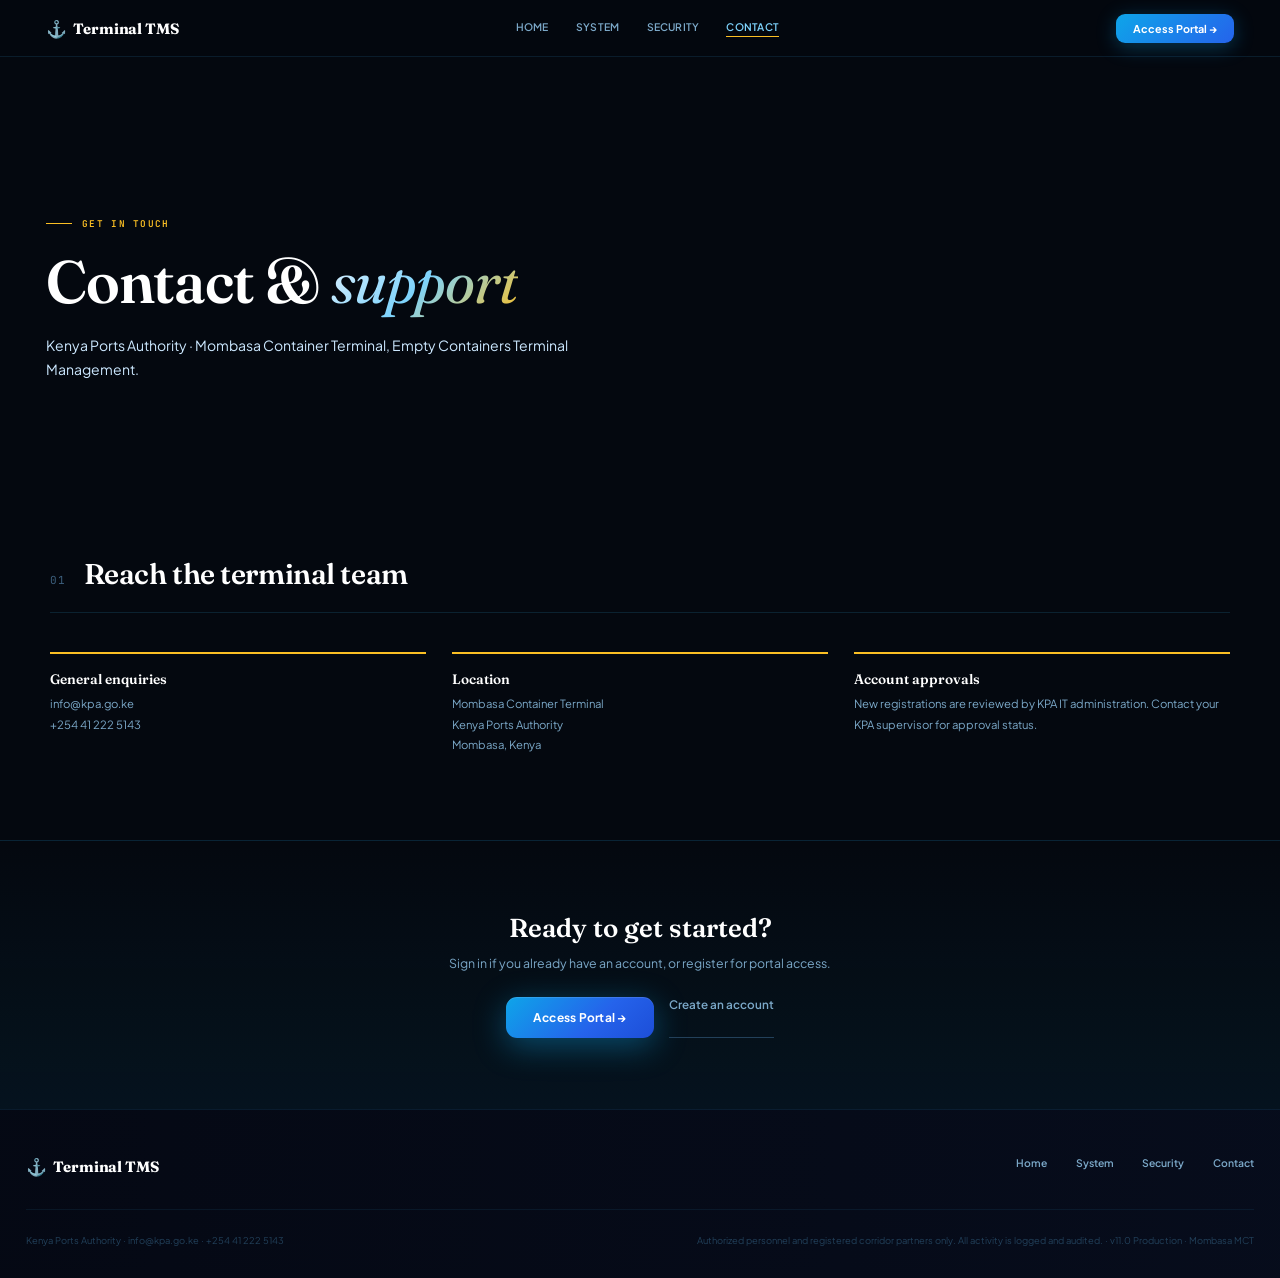
==== contact.html @ 93a81d55 "refined UX" ====
﻿<!DOCTYPE html>
<html lang="en">
<head>
    <meta charset="UTF-8">
    <meta name="viewport" content="width=device-width, initial-scale=1.0">
    <title>Contact · Terminal TMS · Mombasa MCT</title>
    <link rel="preconnect" href="https://fonts.googleapis.com">
    <link href="https://fonts.googleapis.com/css2?family=Plus+Jakarta+Sans:ital,wght@0,300;0,400;0,500;0,600;0,700;0,800;1,400&family=Fraunces:ital,opsz,wght@0,9..144,300;0,9..144,600;0,9..144,700;0,9..144,800;1,9..144,400&family=JetBrains+Mono:wght@400;500;600&display=swap" rel="stylesheet">
    <link rel="stylesheet" href="styles.css" />
</head>
<body>
    <div id="landingScreen">

        <nav class="site-nav">
            <div class="site-nav-inner">
                <div class="lp-brand"><span class="lp-brand-emblem">⚓</span> Terminal TMS</div>
                <div class="site-nav-links">
                    <a href="index.html">Home</a>
                    <a href="system.html">System</a>
                    <a href="security.html">Security</a>
                    <a href="contact.html" class="is-active">Contact</a>
                </div>
                <a class="lp-btn-portal" href="index.html?auth=signin" style="text-decoration:none;display:inline-block">Access Portal →</a>
            </div>
        </nav>

        <!-- HERO -->
        <header class="mag-hero" style="min-height:46vh">
            <div class="mag-hero-media" style="background-image:url('https://images.unsplash.com/photo-1759273560543-7f0e66af2a4d?auto=format&amp;fit=crop&amp;w=2400&amp;q=70')"></div>
            <div class="mag-hero-inner">
                <div class="mag-kicker">Get in touch</div>
                <h1 class="mag-hero-h1">Contact &amp; <em>support</em></h1>
                <p class="mag-hero-sub">Kenya Ports Authority · Mombasa Container Terminal, Empty Containers Terminal Management.</p>
            </div>
        </header>

        <!-- CONTACT DETAILS -->
        <section class="mag-section">
            <div class="mag-inner">
                <div class="mag-section-head"><span class="mag-section-num">01</span><h2>Reach the terminal team</h2></div>
                <div class="mag-contact-grid">
                    <div class="mag-contact-card">
                        <h4>General enquiries</h4>
                        <p><a href="mailto:info@kpa.go.ke">info@kpa.go.ke</a><br><a href="tel:+254412225143">+254 41 222 5143</a></p>
                    </div>
                    <div class="mag-contact-card">
                        <h4>Location</h4>
                        <p>Mombasa Container Terminal<br>Kenya Ports Authority<br>Mombasa, Kenya</p>
                    </div>
                    <div class="mag-contact-card">
                        <h4>Account approvals</h4>
                        <p>New registrations are reviewed by KPA IT administration. Contact your KPA supervisor for approval status.</p>
                    </div>
                </div>
            </div>
        </section>

        <!-- CTA -->
        <section class="mag-cta-band">
            <h2>Ready to get started?</h2>
            <p>Sign in if you already have an account, or register for portal access.</p>
            <div style="display:flex;gap:1.2rem;justify-content:center;flex-wrap:wrap">
                <a class="lp-btn-primary" href="index.html?auth=signin" style="text-decoration:none;display:inline-block">Access Portal →</a>
                <a class="lp-btn-ghost" href="index.html?auth=signup">Create an account</a>
            </div>
        </section>

        <footer class="site-footer">
            <div class="site-footer-inner">
                <div class="site-footer-top">
                    <div class="lp-brand"><span class="lp-brand-emblem">⚓</span> Terminal TMS</div>
                    <div class="site-footer-links">
                        <a href="index.html">Home</a>
                        <a href="system.html">System</a>
                        <a href="security.html">Security</a>
                        <a href="contact.html">Contact</a>
                    </div>
                </div>
                <div class="site-footer-bottom">
                    <div>Kenya Ports Authority · info@kpa.go.ke · +254 41 222 5143</div>
                    <div>Authorized personnel and registered corridor partners only. All activity is logged and audited. · v11.0 Production · Mombasa MCT</div>
                </div>
            </div>
        </footer>
    </div>
</body>
</html>
<!DOCTYPE html>

<html lang="en" xmlns="http://www.w3.org/1999/xhtml">
<head>
    <meta charset="utf-8" />
    <title></title>
</head>
<body>

</body>
</html>
---- styles.css ----
﻿:root {
    --navy: #04080f;
    --navy-2: #070d1a;
    --navy-3: #0b1424;
    --navy-4: #0f1c32;
    --navy-5: #13243e;
    --sky-200: #bae6fd;
    --sky-300: #7dd3fc;
    --sky-400: #38bdf8;
    --sky-500: #0ea5e9;
    --sky-600: #0284c7;
    --blue-500: #3b82f6;
    --blue-600: #2563eb;
    --blue-700: #1d4ed8;
    --blue-800: #1e40af;
    --glass: rgba(11,20,40,0.72);
    --glass-2: rgba(20,44,100,0.20);
    --glass-border: rgba(56,189,248,0.13);
    --glass-border-2: rgba(147,197,253,0.07);
    --glass-hi: rgba(56,189,248,0.06);
    --text: #cce8ff;
    --text-2: #7ba8c8;
    --text-3: #3d607e;
    --text-4: #22405a;
    --accent: #38bdf8;
    --accent-2: #7dd3fc;
    --accent-glow: rgba(56,189,248,0.28);
    --green: #34d399;
    --green-dim: rgba(52,211,153,0.12);
    --gold: #fbbf24;
    --gold-dim: rgba(251,191,36,0.12);
    --rose: #fb7185;
    --rose-dim: rgba(251,113,133,0.1);
    --violet: #a78bfa;
    --violet-dim: rgba(167,139,250,0.12);
    --orange: #fb923c;
    --orange-dim: rgba(251,146,60,0.12);
    --red: #ef4444;
    --r: 9px;
    --r2: 15px;
    --r3: 22px;
    --shadow-sm: 0 2px 12px rgba(2,10,28,0.5);
    --shadow: 0 8px 36px rgba(2,10,28,0.65);
    --shadow-lg: 0 20px 64px rgba(2,10,28,0.75);
    --t: all 0.18s cubic-bezier(0.4,0,0.2,1);
    --t-slow: all 0.35s cubic-bezier(0.4,0,0.2,1);
    --font-display: 'Fraunces',Georgia,serif;
    --font-body: 'Plus Jakarta Sans',system-ui,sans-serif;
    --font-mono: 'JetBrains Mono',monospace;
}

* {
    margin: 0;
    padding: 0;
    box-sizing: border-box
}

html {
    font-size: 13px;
    scroll-behavior: smooth
}

body {
    font-family: var(--font-body);
    background: var(--navy);
    color: var(--text);
    min-height: 100vh;
    overflow-x: hidden;
    background-image: radial-gradient(ellipse 100% 60% at 18% -8%,rgba(14,165,233,0.11) 0%,transparent 65%), radial-gradient(ellipse 70% 50% at 88% 108%,rgba(37,99,235,0.08) 0%,transparent 60%), radial-gradient(ellipse 50% 40% at 50% 50%,rgba(56,189,248,0.03) 0%,transparent 70%), url("data:image/svg+xml,%3Csvg width='60' height='60' xmlns='http://www.w3.org/2000/svg'%3E%3Cpattern id='g' width='60' height='60' patternUnits='userSpaceOnUse'%3E%3Ccircle cx='30' cy='30' r='0.35' fill='rgba(56,189,248,0.07)'/%3E%3C/pattern%3E%3Crect width='60' height='60' fill='url(%23g)'/%3E%3C/svg%3E");
}

.ts-wrapper {
    width: 100%
}

.ts-control {
    background: rgba(9,16,32,0.85) !important;
    border: 1px solid rgba(56,189,248,0.16) !important;
    border-radius: var(--r) !important;
    color: var(--text) !important;
    font-family: var(--font-body) !important;
    font-size: 0.85rem !important;
    padding: 0.56rem 0.88rem !important;
    min-height: unset !important;
    box-shadow: none !important;
    transition: var(--t) !important;
}

    .ts-control:focus-within {
        border-color: var(--accent) !important;
        box-shadow: 0 0 0 3px rgba(56,189,248,0.14) !important;
    }

    .ts-control input {
        color: var(--text) !important;
        font-family: var(--font-body) !important;
        font-size: 0.85rem !important;
    }

.ts-dropdown {
    background: rgba(8,16,36,0.98) !important;
    border: 1px solid rgba(56,189,248,0.22) !important;
    border-radius: var(--r) !important;
    color: var(--text) !important;
    font-family: var(--font-body) !important;
    font-size: 0.83rem !important;
    box-shadow: 0 20px 56px rgba(2,8,24,0.85) !important;
    backdrop-filter: blur(24px) !important;
    margin-top: 3px !important;
}

    .ts-dropdown .option {
        padding: 0.52rem 0.88rem !important;
        color: var(--text-2) !important;
        transition: var(--t) !important;
    }

        .ts-dropdown .option:hover, .ts-dropdown .option.active {
            background: rgba(56,189,248,0.09) !important;
            color: #fff !important;
        }

        .ts-dropdown .option.selected {
            background: rgba(56,189,248,0.14) !important;
            color: var(--accent) !important;
        }

    .ts-dropdown .no-results {
        padding: 0.75rem !important;
        color: var(--text-3) !important;
        font-style: italic;
    }

.ts-control .item {
    background: rgba(56,189,248,0.1) !important;
    color: var(--accent) !important;
    border-radius: 5px !important;
    padding: 2px 8px !important;
    font-size: 0.78rem !important;
    margin: 1px !important;
    border: 1px solid rgba(56,189,248,0.22) !important;
}

.ts-wrapper.single .ts-control {
    background: rgba(9,16,32,0.85) !important;
}

.ts-control::after, .ts-control .caret {
    display: none !important;
}

#loginScreen {
    position: fixed;
    inset: 0;
    z-index: 9999;
    display: flex;
    align-items: center;
    justify-content: center;
    background: var(--navy);
    background-image: radial-gradient(ellipse 110% 75% at 50% -5%,rgba(14,165,233,0.14) 0%,transparent 68%), radial-gradient(ellipse 60% 60% at 80% 90%,rgba(37,99,235,0.08) 0%,transparent 60%), url("data:image/svg+xml,%3Csvg width='60' height='60' xmlns='http://www.w3.org/2000/svg'%3E%3Cpattern id='g' width='60' height='60' patternUnits='userSpaceOnUse'%3E%3Ccircle cx='30' cy='30' r='0.35' fill='rgba(56,189,248,0.07)'/%3E%3C/pattern%3E%3Crect width='60' height='60' fill='url(%23g)'/%3E%3C/svg%3E");
}

    #loginScreen.hidden {
        display: none
    }

.login-card {
    background: linear-gradient(155deg,rgba(10,20,44,0.99),rgba(7,14,32,0.99));
    border: 1px solid rgba(56,189,248,0.22);
    border-radius: 28px;
    padding: 3rem 3.5rem;
    width: 460px;
    max-width: 95vw;
    box-shadow: 0 48px 120px rgba(2,6,20,0.94),0 0 0 1px rgba(56,189,248,0.05),inset 0 1px 0 rgba(255,255,255,0.04);
    animation: loginIn 0.5s cubic-bezier(0.34,1.22,0.64,1);
}

@keyframes loginIn {
    from {
        opacity: 0;
        transform: translateY(32px) scale(0.95)
    }

    to {
        opacity: 1;
        transform: none
    }
}

.login-logo {
    text-align: center;
    margin-bottom: 2.5rem
}

.login-emblem {
    width: 88px;
    height: 88px;
    margin: 0 auto 1.25rem;
    background: linear-gradient(135deg,rgba(14,165,233,0.16),rgba(37,99,235,0.1));
    border: 1.5px solid rgba(56,189,248,0.32);
    border-radius: 50%;
    display: flex;
    align-items: center;
    justify-content: center;
    font-size: 2.5rem;
    box-shadow: 0 0 44px rgba(56,189,248,0.2),inset 0 1px 0 rgba(56,189,248,0.12);
}

.login-logo h1 {
    font-family: var(--font-display);
    font-size: 1.85rem;
    font-weight: 700;
    background: linear-gradient(135deg,#e8f4ff 0%,var(--sky-300) 50%,var(--blue-500) 100%);
    -webkit-background-clip: text;
    -webkit-text-fill-color: transparent;
    letter-spacing: -0.015em;
    line-height: 1.2;
}

.login-logo p {
    font-size: 0.75rem;
    color: var(--text-3);
    margin-top: 0.4rem;
    letter-spacing: 0.5px
}

.sys-badge {
    display: inline-flex;
    align-items: center;
    gap: 6px;
    background: rgba(56,189,248,0.06);
    border: 1px solid rgba(56,189,248,0.16);
    border-radius: 20px;
    padding: 4px 14px;
    font-size: 0.67rem;
    color: var(--accent-2);
    margin-top: 0.9rem;
}

    .sys-badge .dot {
        width: 6px;
        height: 6px;
        border-radius: 50%;
        background: var(--green);
        animation: pulse 2s infinite
    }

.login-field {
    margin-bottom: 1.15rem
}

    .login-field label {
        font-size: 0.68rem;
        color: var(--text-3);
        display: block;
        margin-bottom: 0.45rem;
        text-transform: uppercase;
        letter-spacing: 1px;
        font-weight: 700
    }

    .login-field input {
        width: 100%;
        padding: 0.88rem 1.1rem;
        background: rgba(9,16,34,0.9);
        border: 1px solid rgba(56,189,248,0.15);
        border-radius: 10px;
        color: var(--text);
        font-family: var(--font-body);
        font-size: 0.9rem;
        transition: var(--t);
    }

        .login-field input:focus {
            outline: none;
            border-color: var(--accent);
            box-shadow: 0 0 0 3px rgba(56,189,248,0.15);
        }

        .login-field input::placeholder {
            color: var(--text-4)
        }

.btn-login {
    width: 100%;
    padding: 0.92rem;
    margin-top: 0.6rem;
    background: linear-gradient(135deg,var(--sky-500) 0%,var(--blue-600) 60%,var(--blue-700) 100%);
    border: none;
    border-radius: 10px;
    color: #fff;
    font-family: var(--font-body);
    font-size: 0.9rem;
    font-weight: 700;
    cursor: pointer;
    transition: var(--t);
    box-shadow: 0 6px 28px rgba(14,165,233,0.36),inset 0 1px 0 rgba(255,255,255,0.12);
    letter-spacing: 0.03em;
}

    .btn-login:hover {
        transform: translateY(-1px);
        box-shadow: 0 10px 36px rgba(14,165,233,0.5),inset 0 1px 0 rgba(255,255,255,0.15)
    }

#loginError {
    display: none;
    margin-top: 1rem;
    padding: 0.75rem 1rem;
    background: rgba(225,29,72,0.1);
    border: 1px solid rgba(251,113,133,0.25);
    border-radius: 9px;
    color: var(--rose);
    font-size: 0.8rem;
    text-align: center;
}

.login-footer {
    text-align: center;
    margin-top: 2rem;
    font-size: 0.66rem;
    color: var(--text-4);
    line-height: 2.1
}

/* ═══ AUTH SCREEN (sign in / sign up) — reuses login-card, adds a couple of extras ═══ */
#authScreen {
    position: fixed;
    inset: 0;
    z-index: 9999;
    display: flex;
    align-items: center;
    justify-content: center;
    padding: 2.5rem 1rem;
    overflow-y: auto;
    background: var(--navy);
    background-image: radial-gradient(ellipse 110% 75% at 50% -5%,rgba(14,165,233,0.14) 0%,transparent 68%), radial-gradient(ellipse 60% 60% at 80% 90%,rgba(37,99,235,0.08) 0%,transparent 60%), url("data:image/svg+xml,%3Csvg width='60' height='60' xmlns='http://www.w3.org/2000/svg'%3E%3Cpattern id='g' width='60' height='60' patternUnits='userSpaceOnUse'%3E%3Ccircle cx='30' cy='30' r='0.35' fill='rgba(56,189,248,0.07)'/%3E%3C/pattern%3E%3Crect width='60' height='60' fill='url(%23g)'/%3E%3C/svg%3E");
}

    #authScreen.hidden {
        display: none
    }

.auth-back {
    display: block;
    font-size: 0.75rem;
    color: var(--text-3);
    text-decoration: none;
    margin-bottom: 1.25rem;
    transition: var(--t)
}

    .auth-back:hover {
        color: var(--accent-2)
    }

.auth-switch {
    text-align: center;
    font-size: 0.78rem;
    color: var(--text-3);
    margin-top: 1.1rem
}

    .auth-switch a {
        color: var(--accent-2);
        text-decoration: none;
        font-weight: 700
    }

        .auth-switch a:hover {
            text-decoration: underline
        }

.auth-note {
    font-size: 0.72rem;
    color: var(--text-3);
    text-align: center;
    margin-top: 1.1rem;
    line-height: 1.6;
    padding: 0.75rem 1rem;
    background: rgba(56,189,248,0.05);
    border: 1px solid rgba(56,189,248,0.14);
    border-radius: 9px
}

.login-field label .opt {
    text-transform: none;
    font-weight: 400;
    color: var(--text-4);
    letter-spacing: 0
}

.login-field select {
    width: 100%;
    padding: 0.88rem 1.1rem;
    background: rgba(9,16,34,0.9);
    border: 1px solid rgba(56,189,248,0.15);
    border-radius: 10px;
    color: var(--text);
    font-family: var(--font-body);
    font-size: 0.9rem;
    transition: var(--t);
    cursor: pointer;
}

    .login-field select:focus {
        outline: none;
        border-color: var(--accent);
        box-shadow: 0 0 0 3px rgba(56,189,248,0.15)
    }

    .login-field select option, .login-field select optgroup {
        background: #0b1424;
        color: var(--text)
    }

#signUpPanel {
    width: 480px
}

#signupMsg {
    display: none;
    margin-top: 1rem;
    padding: 0.75rem 1rem;
    border-radius: 9px;
    font-size: 0.8rem;
    text-align: center
}

    #signupMsg.error {
        display: block;
        background: rgba(225,29,72,0.1);
        border: 1px solid rgba(251,113,133,0.25);
        color: var(--rose)
    }

    #signupMsg.success {
        display: block;
        background: rgba(52,211,153,0.1);
        border: 1px solid rgba(52,211,153,0.28);
        color: var(--green)
    }

/* ═══ LANDING PAGE ═══ */
#landingScreen {
    background: var(--navy)
}

.lp-nav {
    position: sticky;
    top: 0;
    z-index: 500;
    backdrop-filter: blur(18px);
    background: rgba(4,8,15,0.82);
    border-bottom: 1px solid rgba(56,189,248,0.12)
}

.lp-nav-inner {
    max-width: 1180px;
    margin: 0 auto;
    padding: 1.1rem 2rem;
    display: flex;
    align-items: center;
    justify-content: space-between;
    gap: 2rem
}

.lp-brand {
    font-family: var(--font-display);
    font-size: 1.15rem;
    font-weight: 700;
    color: #fff;
    display: flex;
    align-items: center;
    gap: 0.5rem;
    letter-spacing: -0.01em
}

.lp-brand-emblem {
    font-size: 1.3rem
}

.lp-nav-links {
    display: flex;
    gap: 1.8rem
}

    .lp-nav-links a {
        color: var(--text-2);
        text-decoration: none;
        font-size: 0.83rem;
        font-weight: 600;
        transition: var(--t)
    }

        .lp-nav-links a:hover {
            color: var(--accent-2)
        }

.lp-btn-portal {
    background: linear-gradient(135deg,var(--sky-500),var(--blue-600));
    border: none;
    border-radius: 9px;
    color: #fff;
    padding: 0.62rem 1.3rem;
    font-family: var(--font-body);
    font-size: 0.83rem;
    font-weight: 700;
    cursor: pointer;
    transition: var(--t);
    box-shadow: 0 4px 20px rgba(14,165,233,0.32);
}

    .lp-btn-portal:hover {
        transform: translateY(-1px);
        box-shadow: 0 8px 28px rgba(14,165,233,0.45)
    }

@media(max-width:860px) {
    .lp-nav-links {
        display: none
    }
}

.lp-hero {
    padding: 6.5rem 2rem 5rem;
    text-align: center;
    position: relative;
    overflow: hidden
}

    .lp-hero::before {
        content: '';
        position: absolute;
        inset: 0;
        background: radial-gradient(ellipse 90% 70% at 50% 0%,rgba(14,165,233,0.16) 0%,transparent 65%);
        pointer-events: none;
    }

.lp-hero-inner {
    max-width: 840px;
    margin: 0 auto;
    position: relative
}

.lp-eyebrow {
    display: inline-flex;
    align-items: center;
    gap: 8px;
    background: rgba(52,211,153,0.08);
    border: 1px solid rgba(52,211,153,0.25);
    border-radius: 20px;
    padding: 6px 16px;
    font-size: 0.72rem;
    color: var(--green);
    font-weight: 700;
    letter-spacing: 0.03em;
    margin-bottom: 1.75rem
}

    .lp-eyebrow .dot {
        width: 6px;
        height: 6px;
        border-radius: 50%;
        background: var(--green);
        animation: pulse 2s infinite
    }

.lp-h1 {
    font-family: var(--font-display);
    font-size: 3.4rem;
    font-weight: 700;
    line-height: 1.08;
    letter-spacing: -0.02em;
    color: #fff;
    margin-bottom: 1.5rem
}

.lp-h1-accent {
    background: linear-gradient(135deg,#e8f4ff 0%,var(--sky-300) 45%,var(--gold) 100%);
    -webkit-background-clip: text;
    -webkit-text-fill-color: transparent
}

.lp-hero-sub {
    font-size: 1.05rem;
    color: var(--text-2);
    line-height: 1.7;
    max-width: 620px;
    margin: 0 auto 2.5rem
}

.lp-hero-cta {
    display: flex;
    align-items: center;
    justify-content: center;
    gap: 1.5rem;
    flex-wrap: wrap;
    margin-bottom: 3.5rem
}

.lp-btn-primary {
    background: linear-gradient(135deg,var(--sky-500) 0%,var(--blue-600) 60%,var(--blue-700) 100%);
    border: none;
    border-radius: 11px;
    color: #fff;
    padding: 1rem 2.1rem;
    font-family: var(--font-body);
    font-size: 0.92rem;
    font-weight: 700;
    cursor: pointer;
    transition: var(--t);
    letter-spacing: 0.02em;
    box-shadow: 0 8px 32px rgba(14,165,233,0.4),inset 0 1px 0 rgba(255,255,255,0.12);
}

    .lp-btn-primary:hover {
        transform: translateY(-2px);
        box-shadow: 0 12px 40px rgba(14,165,233,0.52)
    }

.lp-btn-ghost {
    color: var(--text-2);
    text-decoration: none;
    font-size: 0.9rem;
    font-weight: 600;
    border-bottom: 1px solid var(--text-4);
    padding-bottom: 2px;
    transition: var(--t)
}

    .lp-btn-ghost:hover {
        color: var(--accent-2);
        border-color: var(--accent-2)
    }

.lp-stat-strip {
    display: flex;
    justify-content: center;
    gap: 3rem;
    flex-wrap: wrap;
    padding-top: 2.5rem;
    border-top: 1px solid rgba(56,189,248,0.1)
}

.lp-stat {
    display: flex;
    flex-direction: column;
    gap: 0.3rem
}

    .lp-stat strong {
        font-family: var(--font-display);
        font-size: 1.5rem;
        color: var(--sky-300);
        font-weight: 700
    }

    .lp-stat span {
        font-size: 0.72rem;
        color: var(--text-3);
        text-transform: uppercase;
        letter-spacing: 0.06em
    }

.lp-section {
    padding: 5.5rem 2rem
}

.lp-section-alt {
    background: rgba(9,16,34,0.5);
    border-top: 1px solid rgba(56,189,248,0.08);
    border-bottom: 1px solid rgba(56,189,248,0.08)
}

.lp-section-inner {
    max-width: 1080px;
    margin: 0 auto
}

.lp-eyebrow-sm {
    font-size: 0.75rem;
    color: var(--accent-2);
    font-weight: 700;
    letter-spacing: 0.08em;
    text-transform: uppercase;
    margin-bottom: 0.9rem
}

.lp-h2 {
    font-family: var(--font-display);
    font-size: 2.1rem;
    font-weight: 700;
    color: #fff;
    letter-spacing: -0.015em;
    margin-bottom: 1.1rem;
    line-height: 1.2
}

.lp-body {
    font-size: 0.98rem;
    color: var(--text-2);
    line-height: 1.75;
    max-width: 680px;
    margin-bottom: 2.5rem
}

.lp-feature-grid {
    display: grid;
    grid-template-columns: repeat(3,1fr);
    gap: 1rem
}

.lp-feature {
    display: flex;
    align-items: center;
    gap: 0.7rem;
    background: var(--glass);
    border: 1px solid var(--glass-border);
    border-radius: var(--r2);
    padding: 1rem 1.2rem;
    font-size: 0.87rem;
    color: var(--text)
}

.lp-feature-ic {
    font-size: 1.2rem
}

@media(max-width:760px) {
    .lp-feature-grid {
        grid-template-columns: 1fr
    }
}

.lp-flow-grid {
    display: grid;
    grid-template-columns: repeat(5,1fr);
    gap: 1rem
}

.lp-flow-step {
    background: var(--glass);
    border: 1px solid var(--glass-border);
    border-radius: var(--r2);
    padding: 1.5rem 1.3rem
}

.lp-flow-num {
    font-family: var(--font-mono);
    font-size: 0.78rem;
    color: var(--gold);
    font-weight: 700;
    margin-bottom: 0.8rem
}

.lp-flow-step h3 {
    font-family: var(--font-display);
    font-size: 1.02rem;
    color: #fff;
    margin-bottom: 0.6rem;
    font-weight: 700
}

.lp-flow-step p {
    font-size: 0.8rem;
    color: var(--text-2);
    line-height: 1.6
}

@media(max-width:960px) {
    .lp-flow-grid {
        grid-template-columns: repeat(2,1fr)
    }
}

@media(max-width:560px) {
    .lp-flow-grid {
        grid-template-columns: 1fr
    }
}

.lp-card-grid {
    display: grid;
    grid-template-columns: repeat(3,1fr);
    gap: 1.2rem
}

.lp-card {
    background: var(--glass);
    border: 1px solid var(--glass-border);
    border-radius: var(--r2);
    padding: 1.75rem 1.5rem;
    transition: var(--t)
}

    .lp-card:hover {
        border-color: rgba(56,189,248,0.28);
        transform: translateY(-2px)
    }

.lp-card-ic {
    font-size: 1.6rem;
    display: block;
    margin-bottom: 1rem
}

.lp-card h3 {
    font-family: var(--font-display);
    font-size: 1.05rem;
    color: #fff;
    margin-bottom: 0.6rem;
    font-weight: 700
}

.lp-card p {
    font-size: 0.84rem;
    color: var(--text-2);
    line-height: 1.65
}

@media(max-width:960px) {
    .lp-card-grid {
        grid-template-columns: repeat(2,1fr)
    }
}

@media(max-width:640px) {
    .lp-card-grid {
        grid-template-columns: 1fr
    }
}

.lp-roles-grid {
    display: grid;
    grid-template-columns: repeat(3,1fr);
    gap: 0.9rem
}

.lp-role {
    background: var(--glass-2);
    border: 1px solid var(--glass-border-2);
    border-radius: var(--r);
    padding: 1.1rem 1.3rem;
    display: flex;
    flex-direction: column;
    gap: 0.35rem
}

    .lp-role strong {
        font-size: 0.87rem;
        color: var(--sky-300);
        font-weight: 700
    }

    .lp-role span {
        font-size: 0.78rem;
        color: var(--text-2);
        line-height: 1.5
    }

.lp-roles-note {
    font-size: 0.78rem;
    color: var(--text-3);
    margin-top: 1.5rem;
    font-style: italic
}

@media(max-width:860px) {
    .lp-roles-grid {
        grid-template-columns: repeat(2,1fr)
    }
}

@media(max-width:560px) {
    .lp-roles-grid {
        grid-template-columns: 1fr
    }
}

.lp-cta {
    padding: 5rem 2rem;
    text-align: center;
    background: linear-gradient(180deg,transparent,rgba(14,165,233,0.06))
}

.lp-cta-inner {
    max-width: 480px;
    margin: 0 auto
}

.lp-cta h2 {
    font-family: var(--font-display);
    font-size: 1.9rem;
    color: #fff;
    font-weight: 700;
    margin-bottom: 0.7rem
}

.lp-cta p {
    font-size: 0.92rem;
    color: var(--text-2);
    margin-bottom: 1.75rem
}

.lp-footer {
    padding: 3rem 2rem;
    border-top: 1px solid rgba(56,189,248,0.1)
}

.lp-footer-inner {
    max-width: 1080px;
    margin: 0 auto;
    display: flex;
    justify-content: space-between;
    align-items: center;
    flex-wrap: wrap;
    gap: 1.5rem
}

.lp-footer-text {
    text-align: right;
    font-size: 0.72rem;
    color: var(--text-4);
    line-height: 1.9
}

@media(max-width:640px) {
    .lp-footer-inner {
        flex-direction: column;
        text-align: center
    }

    .lp-footer-text {
        text-align: center
    }
}

.shell {
    display: grid;
    grid-template-columns: 264px 1fr;
    min-height: 100vh
}

@media(max-width:1024px) {
    .shell {
        grid-template-columns: 1fr
    }

    .sidebar {
        display: none !important
    }

    .mob-bar {
        display: flex !important
    }
}

.sidebar {
    background: linear-gradient(168deg,rgba(5,9,20,0.99) 0%,rgba(7,14,28,0.99) 100%);
    border-right: 1px solid var(--glass-border);
    height: 100vh;
    position: sticky;
    top: 0;
    overflow-y: auto;
    display: flex;
    flex-direction: column;
    box-shadow: 4px 0 48px rgba(2,6,20,0.7);
    scrollbar-width: thin;
    scrollbar-color: rgba(56,189,248,0.07) transparent;
}

.sb-logo {
    padding: 1.55rem 1.6rem 1.25rem;
    border-bottom: 1px solid var(--glass-border-2)
}

.sb-logo-kpa {
    margin-bottom: 0.6rem
}

.sb-brand {
    font-family: var(--font-display);
    font-size: 1.22rem;
    font-weight: 700;
    background: linear-gradient(135deg,var(--sky-200) 0%,var(--sky-400) 55%,var(--blue-600) 100%);
    -webkit-background-clip: text;
    -webkit-text-fill-color: transparent;
    letter-spacing: -0.015em;
    line-height: 1.2;
}

.sb-sub {
    font-size: 0.63rem;
    color: var(--text-4);
    margin-top: 3px;
    letter-spacing: 0.4px
}

.sb-pill {
    display: inline-flex;
    align-items: center;
    gap: 5px;
    background: rgba(56,189,248,0.06);
    border: 1px solid rgba(56,189,248,0.14);
    border-radius: 20px;
    padding: 3px 10px;
    font-size: 0.6rem;
    color: var(--accent-2);
    margin-top: 7px;
}

    .sb-pill .dot {
        width: 5px;
        height: 5px;
        border-radius: 50%;
        background: var(--green);
        animation: pulse 2s infinite
    }

.sb-section {
    padding: 1rem 1rem 0.3rem 1.45rem;
    font-size: 0.56rem;
    color: var(--text-4);
    letter-spacing: 1.8px;
    text-transform: uppercase;
    font-weight: 800;
}

.nav-item {
    display: flex;
    align-items: center;
    gap: 0.7rem;
    padding: 0.6rem 1.45rem;
    color: var(--text-3);
    font-size: 0.8rem;
    font-weight: 400;
    cursor: pointer;
    border-left: 2px solid transparent;
    transition: var(--t);
    position: relative;
}

    .nav-item:hover {
        color: var(--accent-2);
        background: rgba(56,189,248,0.035)
    }

    .nav-item.active {
        color: #e8f6ff;
        background: linear-gradient(90deg,rgba(56,189,248,0.09),rgba(56,189,248,0.02),transparent);
        border-left-color: var(--accent);
        font-weight: 600;
    }

        .nav-item.active::before {
            content: '';
            position: absolute;
            left: 0;
            top: 20%;
            bottom: 20%;
            width: 2px;
            background: var(--accent);
            box-shadow: 0 0 8px var(--accent-glow);
        }

    .nav-item .ni {
        font-size: 0.88rem;
        width: 18px;
        text-align: center;
        opacity: 0.8
    }

.nav-badge {
    margin-left: auto;
    background: rgba(56,189,248,0.1);
    color: var(--accent);
    border-radius: 10px;
    padding: 1px 7px;
    font-size: 0.58rem;
    font-weight: 700;
}

.sb-user {
    margin-top: auto;
    padding: 1rem 1.45rem;
    border-top: 1px solid var(--glass-border-2);
}

.sb-user-info {
    display: flex;
    align-items: center;
    gap: 0.65rem;
    margin-bottom: 0.75rem
}

.sb-avatar {
    width: 34px;
    height: 34px;
    border-radius: 50%;
    background: linear-gradient(135deg,var(--sky-500),var(--blue-700));
    display: flex;
    align-items: center;
    justify-content: center;
    font-size: 0.85rem;
    font-weight: 700;
    color: #fff;
    flex-shrink: 0;
    box-shadow: 0 2px 10px rgba(14,165,233,0.3);
}

.sb-user-name {
    font-size: 0.78rem;
    font-weight: 600;
    color: var(--text)
}

.sb-user-role {
    font-size: 0.6rem;
    color: var(--text-4);
    margin-top: 1px
}

.btn-logout {
    width: 100%;
    padding: 0.48rem;
    background: rgba(251,113,133,0.06);
    border: 1px solid rgba(251,113,133,0.16);
    border-radius: 8px;
    color: var(--rose);
    font-size: 0.72rem;
    cursor: pointer;
    transition: var(--t);
    font-family: var(--font-body);
    margin-top: 0.5rem;
}

    .btn-logout:hover {
        background: rgba(251,113,133,0.12);
        border-color: rgba(251,113,133,0.28)
    }

.sb-footer {
    padding: 0.65rem 1.45rem;
    font-size: 0.59rem;
    color: var(--text-4);
    line-height: 2;
    border-top: 1px solid var(--glass-border-2);
}

.main {
    padding: 1.75rem 2rem;
    overflow-y: auto;
    height: 100vh;
    scrollbar-width: thin;
    scrollbar-color: rgba(56,189,248,0.06) transparent
}

.tab-pane {
    display: none
}

    .tab-pane.active {
        display: block;
        animation: fadeUp 0.24s ease
    }

@keyframes fadeUp {
    from {
        opacity: 0;
        transform: translateY(8px)
    }

    to {
        opacity: 1;
        transform: none
    }
}

/* ═══════════════════════════════════════════
   DASHBOARD v2 — REFINED & WORLD-CLASS
═══════════════════════════════════════════ */
.dash-header-v2 {
    display: flex;
    flex-direction: column;
    gap: 1.1rem
}

.dv2-topbar {
    display: flex;
    align-items: flex-start;
    justify-content: space-between;
    flex-wrap: wrap;
    gap: 1rem;
    padding-bottom: 1.1rem;
    border-bottom: 1px solid var(--glass-border-2);
}

.dv2-title-block {
}

.dv2-title {
    font-family: var(--font-display);
    font-size: 1.75rem;
    font-weight: 700;
    background: linear-gradient(135deg,#e8f4ff 0%,var(--sky-300) 55%,#7dd3fc 100%);
    -webkit-background-clip: text;
    -webkit-text-fill-color: transparent;
    letter-spacing: -0.025em;
    line-height: 1.18;
}

.dv2-meta {
    display: flex;
    align-items: center;
    gap: 6px;
    margin-top: 5px;
    font-size: 0.72rem;
    color: var(--text-3)
}

.pulse-dot-sm {
    width: 6px;
    height: 6px;
    border-radius: 50%;
    background: var(--green);
    display: inline-block;
    flex-shrink: 0;
    animation: pulse 2s infinite;
    box-shadow: 0 0 6px rgba(52,211,153,0.6);
}

.dv2-clock-inline {
    font-family: var(--font-mono);
    font-size: 0.72rem;
    color: var(--text-2)
}

.dv2-actions {
    display: flex;
    align-items: center;
    gap: 0.55rem;
    flex-wrap: wrap;
    padding-top: 4px
}

.dv2-date-chip {
    padding: 0.38rem 0.85rem;
    background: rgba(12,26,58,0.65);
    border: 1px solid var(--glass-border);
    border-radius: 8px;
    font-size: 0.7rem;
    color: var(--text-2);
    font-weight: 500;
    letter-spacing: 0.2px;
}

.dv2-btn {
    padding: 0.42rem 0.95rem;
    border-radius: 8px;
    font-family: var(--font-body);
    font-size: 0.75rem;
    font-weight: 600;
    cursor: pointer;
    transition: var(--t);
    background: rgba(14,30,62,0.6);
    border: 1px solid rgba(56,189,248,0.2);
    color: var(--text-2);
}

    .dv2-btn:hover {
        border-color: rgba(56,189,248,0.38);
        color: var(--accent-2);
        background: rgba(56,189,248,0.06)
    }

.dv2-btn-primary {
    background: linear-gradient(135deg,var(--sky-500),var(--blue-700));
    border-color: transparent;
    color: #fff;
    box-shadow: 0 4px 16px rgba(14,165,233,0.28),inset 0 1px 0 rgba(255,255,255,0.1);
}

    .dv2-btn-primary:hover {
        box-shadow: 0 6px 22px rgba(14,165,233,0.42);
        color: #fff;
        border-color: transparent;
        background: linear-gradient(135deg,var(--sky-500),var(--blue-700))
    }

.dv2-alert {
    display: flex;
    align-items: flex-start;
    gap: 10px;
    padding: 0.85rem 1.2rem;
    border-radius: 11px;
    background: linear-gradient(90deg,rgba(251,191,36,0.07),rgba(251,146,60,0.05),transparent);
    border: 1px solid rgba(251,191,36,0.18);
    font-size: 0.77rem;
    color: #fbbf24;
    line-height: 1.6;
}

.dv2-alert-icon {
    font-size: 1rem;
    flex-shrink: 0;
    margin-top: 1px
}

.dv2-alert .code {
    background: rgba(251,191,36,0.12);
    border-radius: 4px;
    padding: 0 5px;
    font-size: 0.73rem;
    color: #fde68a
}

.dv2-val-strip {
    display: grid;
    grid-template-columns: repeat(4,1fr);
    gap: 0.75rem;
}

@media(max-width:1100px) {
    .dv2-val-strip {
        grid-template-columns: repeat(2,1fr)
    }
}

.dv2-val-item {
    display: flex;
    align-items: center;
    gap: 0.75rem;
    padding: 0.9rem 1.1rem;
    background: linear-gradient(135deg,rgba(11,20,42,0.75),rgba(9,16,36,0.8));
    border: 1px solid var(--glass-border-2);
    border-radius: 13px;
    transition: var(--t);
}

    .dv2-val-item:hover {
        border-color: var(--glass-border);
        transform: translateY(-1px)
    }

.dv2-val-icon {
    width: 34px;
    height: 34px;
    border-radius: 9px;
    flex-shrink: 0;
    display: flex;
    align-items: center;
    justify-content: center;
    font-size: 0.95rem;
    font-weight: 700;
}

.dv2-val-ok {
    background: var(--green-dim);
    color: var(--green);
    border: 1px solid rgba(52,211,153,0.2)
}

.dv2-val-warn {
    background: var(--gold-dim);
    color: var(--gold);
    border: 1px solid rgba(251,191,36,0.22)
}

.dv2-val-err {
    background: var(--rose-dim);
    color: var(--rose);
    border: 1px solid rgba(251,113,133,0.22)
}

.dv2-val-info {
    background: var(--violet-dim);
    color: var(--violet);
    border: 1px solid rgba(167,139,250,0.22)
}

.dv2-val-title {
    font-size: 0.8rem;
    font-weight: 700;
    color: var(--text);
    line-height: 1.2
}

.dv2-val-sub {
    font-size: 0.66rem;
    color: var(--text-3);
    margin-top: 2px
}

.dv2-kpi-row {
    display: grid;
    grid-template-columns: repeat(4,1fr);
    gap: 0.9rem;
}

@media(max-width:1200px) {
    .dv2-kpi-row {
        grid-template-columns: repeat(2,1fr)
    }
}

@media(max-width:600px) {
    .dv2-kpi-row {
        grid-template-columns: 1fr
    }
}

.dv2-kpi {
    position: relative;
    overflow: hidden;
    background: linear-gradient(148deg,rgba(11,22,48,0.88),rgba(8,16,36,0.92));
    border: 1px solid var(--glass-border);
    border-radius: var(--r2);
    padding: 1.35rem 1.5rem;
    transition: var(--t-slow);
    cursor: default;
}

    .dv2-kpi::after {
        content: '';
        position: absolute;
        inset: 0;
        opacity: 0;
        background: radial-gradient(circle at 25% 40%,rgba(56,189,248,0.06),transparent 70%);
        transition: opacity 0.4s;
    }

    .dv2-kpi:hover::after {
        opacity: 1
    }

    .dv2-kpi:hover {
        transform: translateY(-2px);
        border-color: rgba(56,189,248,0.24);
        box-shadow: var(--shadow)
    }

.dv2-kpi-stripe {
    position: absolute;
    left: 0;
    top: 16%;
    bottom: 16%;
    width: 3px;
    border-radius: 0 2px 2px 0;
}

.dv2-kpi-label {
    font-size: 0.62rem;
    color: var(--text-3);
    text-transform: uppercase;
    letter-spacing: 1.1px;
    font-weight: 700;
    margin-bottom: 0.55rem;
}

.dv2-kpi-val {
    font-family: var(--font-display);
    font-size: 2.6rem;
    font-weight: 700;
    color: #fff;
    line-height: 1;
    letter-spacing: -0.02em;
}

.dv2-kpi-sub {
    font-size: 0.68rem;
    color: var(--text-2);
    margin-top: 0.5rem;
    line-height: 1.4
}

.dv2-kpi-success .dv2-kpi-val {
    color: var(--green)
}

.dv2-kpi-success .dv2-kpi-stripe {
    background: var(--green)
}

.dv2-kpi-warn .dv2-kpi-val {
    color: var(--gold)
}

.dv2-kpi-warn .dv2-kpi-stripe {
    background: var(--gold)
}

.dv2-kpi-danger .dv2-kpi-val {
    color: var(--rose)
}

.dv2-kpi-danger .dv2-kpi-stripe {
    background: var(--rose)
}

.dv2-sec-row {
    display: grid;
    grid-template-columns: repeat(6,1fr);
    gap: 0.7rem;
}

@media(max-width:1200px) {
    .dv2-sec-row {
        grid-template-columns: repeat(3,1fr)
    }
}

@media(max-width:680px) {
    .dv2-sec-row {
        grid-template-columns: repeat(2,1fr)
    }
}

.dv2-sec {
    background: rgba(10,19,40,0.55);
    border: 1px solid var(--glass-border-2);
    border-radius: 12px;
    padding: 0.9rem;
    text-align: center;
    transition: var(--t);
}

    .dv2-sec:hover {
        border-color: var(--glass-border);
        background: rgba(10,19,40,0.75)
    }

.dv2-sec-icon {
    font-size: 1.15rem;
    margin-bottom: 0.3rem
}

.dv2-sec-val {
    font-family: var(--font-display);
    font-size: 1.55rem;
    font-weight: 700;
    color: #fff;
    line-height: 1.1;
}

.dv2-sec-lbl {
    font-size: 0.58rem;
    color: var(--text-3);
    text-transform: uppercase;
    letter-spacing: 0.9px;
    margin-top: 3px;
    font-weight: 700
}

.dv2-sec-sub {
    font-size: 0.62rem;
    color: var(--text-4);
    margin-top: 2px
}

.dv2-sec-warn .dv2-sec-val {
    color: var(--gold)
}

.dv2-gate-row {
    display: grid;
    grid-template-columns: repeat(3,1fr);
    gap: 0.8rem;
}

@media(max-width:900px) {
    .dv2-gate-row {
        grid-template-columns: 1fr
    }
}

.dv2-gate {
    display: flex;
    align-items: center;
    justify-content: space-between;
    gap: 1rem;
    background: linear-gradient(135deg,rgba(11,20,44,0.7),rgba(20,44,100,0.16));
    border: 1px solid var(--glass-border);
    border-radius: 13px;
    padding: 1rem 1.25rem;
    transition: var(--t);
}

    .dv2-gate:hover {
        transform: translateY(-1px);
        border-color: rgba(56,189,248,0.22)
    }

.dv2-gate-label {
    font-size: 0.65rem;
    color: var(--text-3);
    font-weight: 600;
    letter-spacing: 0.3px;
    margin-bottom: 4px;
    text-transform: uppercase
}

.dv2-gate-val {
    font-family: var(--font-display);
    font-size: 1.75rem;
    font-weight: 700;
    color: #fff;
    line-height: 1;
}

.dv2-gate-right {
    display: flex;
    flex-direction: column;
    align-items: flex-end;
    gap: 5px;
    min-width: 80px
}

.dv2-gate-pct {
    font-size: 0.7rem;
    color: var(--text-2);
    font-weight: 700;
    font-family: var(--font-mono)
}

.dv2-gate-track {
    width: 80px;
    height: 4px;
    background: rgba(56,189,248,0.08);
    border-radius: 99px;
    overflow: hidden
}

.dv2-gate-fill {
    height: 100%;
    border-radius: 99px;
    transition: width 0.9s cubic-bezier(0.4,0,0.2,1)
}

.dv2-gate-free {
    font-size: 0.6rem;
    color: var(--text-4)
}

.dv2-panel {
    background: var(--glass);
    backdrop-filter: blur(22px);
    border: 1px solid var(--glass-border);
    border-radius: var(--r2);
    padding: 1.3rem 1.5rem;
    position: relative;
    overflow: hidden;
}

    .dv2-panel::before {
        content: '';
        position: absolute;
        top: 0;
        left: 0;
        right: 0;
        height: 1px;
        background: linear-gradient(90deg,transparent,rgba(56,189,248,0.25),transparent);
    }

.dv2-panel-title {
    font-size: 0.7rem;
    color: var(--text-3);
    text-transform: uppercase;
    letter-spacing: 1.2px;
    font-weight: 800;
    margin-bottom: 1rem;
}

.dv2-table-wrap {
    overflow-x: auto
}

.dv2-line-table {
    width: 100%;
    border-collapse: collapse;
    font-size: 0.78rem
}

    .dv2-line-table th {
        padding: 0.55rem 0.75rem;
        font-size: 0.58rem;
        text-transform: uppercase;
        letter-spacing: 1px;
        color: var(--text-4);
        font-weight: 800;
        border-bottom: 1px solid rgba(56,189,248,0.1);
        text-align: left;
        background: rgba(6,12,28,0.5);
        white-space: nowrap;
    }

    .dv2-line-table td {
        padding: 0.58rem 0.75rem;
        border-bottom: 1px solid rgba(56,189,248,0.04);
        color: var(--text-2);
        vertical-align: middle;
    }

    .dv2-line-table tr:hover td {
        background: rgba(56,189,248,0.025)
    }

    .dv2-line-table td:first-child {
        display: flex;
        align-items: center
    }

.dv2-pill {
    display: inline-flex;
    align-items: center;
    justify-content: center;
    min-width: 24px;
    padding: 1px 7px;
    border-radius: 5px;
    font-size: 0.67rem;
    font-weight: 700;
}

.dv2-pill-danger {
    background: var(--rose-dim);
    color: var(--rose);
    border: 1px solid rgba(251,113,133,0.22)
}

.dv2-pill-warn {
    background: var(--gold-dim);
    color: var(--gold);
    border: 1px solid rgba(251,191,36,0.22)
}

.dash-grid-bottom {
    display: grid;
    grid-template-columns: 1fr 1fr 1fr;
    gap: 1rem
}

@media(max-width:1100px) {
    .dash-grid-bottom {
        grid-template-columns: 1fr 1fr
    }
}

@media(max-width:680px) {
    .dash-grid-bottom {
        grid-template-columns: 1fr
    }
}

.dash-clock-row {
    display: flex;
    align-items: center;
    gap: 1.5rem;
    margin-bottom: 1.4rem;
    padding: 0.75rem 1.25rem;
    background: rgba(6,14,32,0.6);
    border: 1px solid rgba(56,189,248,0.08);
    border-radius: 10px;
    font-size: 0.7rem;
    color: var(--text-3);
}

    .dash-clock-row .dc-time {
        font-family: var(--font-mono);
        font-size: 1rem;
        color: var(--accent);
        font-weight: 600;
        letter-spacing: 0.05em;
    }

    .dash-clock-row .dc-sep {
        color: rgba(56,189,248,0.2);
    }

    .dash-clock-row .dc-item {
        display: flex;
        flex-direction: column;
        gap: 2px;
    }

    .dash-clock-row .dc-label {
        font-size: 0.58rem;
        text-transform: uppercase;
        letter-spacing: 0.9px;
        color: var(--text-3);
    }

    .dash-clock-row .dc-val {
        font-size: 0.78rem;
        color: var(--text-2);
        font-weight: 600;
    }

/* ════════════════════
   PAGE HEADER
════════════════════ */
.page-hdr {
    display: flex;
    align-items: center;
    justify-content: space-between;
    margin-bottom: 1.8rem;
    flex-wrap: wrap;
    gap: 1rem;
}

    .page-hdr h2 {
        font-family: var(--font-display);
        font-size: 1.5rem;
        font-weight: 700;
        background: linear-gradient(135deg,#e8f4ff 0%,var(--sky-300) 100%);
        -webkit-background-clip: text;
        -webkit-text-fill-color: transparent;
        line-height: 1.2;
    }

    .page-hdr .sub {
        font-size: 0.75rem;
        color: var(--text-3);
        margin-top: 3px
    }

/* ════════════════════
   CARDS
════════════════════ */
.card {
    background: var(--glass);
    backdrop-filter: blur(24px) saturate(160%);
    border: 1px solid var(--glass-border);
    border-radius: var(--r2);
    padding: 1.35rem;
    box-shadow: var(--shadow);
    transition: var(--t);
    position: relative;
    overflow: hidden;
}

    .card::before {
        content: '';
        position: absolute;
        top: 0;
        left: 0;
        right: 0;
        height: 1px;
        background: linear-gradient(90deg,transparent,rgba(56,189,248,0.25),transparent);
    }

    .card:hover {
        transform: translateY(-1px);
        box-shadow: var(--shadow),0 0 32px rgba(56,189,248,0.06)
    }

    .card.mt-3 {
        margin-top: 1rem
    }

    .card.mb-3 {
        margin-bottom: 1rem
    }

.card-title {
    font-size: 0.78rem;
    font-weight: 800;
    color: var(--sky-300);
    margin-bottom: 1rem;
    display: flex;
    align-items: center;
    gap: 0.45rem;
    text-transform: uppercase;
    letter-spacing: 0.6px;
}

.stat-grid {
    display: grid;
    grid-template-columns: repeat(auto-fit,minmax(145px,1fr));
    gap: 1rem;
    margin-bottom: 1.6rem
}

.sec-card {
    background: rgba(10,19,40,0.55);
    border: 1px solid var(--glass-border-2);
    border-radius: 12px;
    padding: 1rem;
    text-align: center;
    transition: var(--t);
}

    .sec-card:hover {
        border-color: var(--glass-border);
        background: rgba(10,19,40,0.75)
    }

    .sec-card .sc-icon {
        font-size: 1.2rem;
        margin-bottom: 0.35rem
    }

    .sec-card .sc-val {
        font-family: var(--font-display);
        font-size: 1.55rem;
        font-weight: 700;
        color: #fff
    }

    .sec-card .sc-lbl {
        font-size: 0.58rem;
        color: var(--text-3);
        text-transform: uppercase;
        letter-spacing: 0.8px;
        margin-top: 2px;
        font-weight: 700
    }

    .sec-card .sc-sub {
        font-size: 0.62rem;
        color: var(--text-4);
        margin-top: 3px
    }

/* ════════════════════
   REPORTS
════════════════════ */
.reports-filter-bar {
    display: flex;
    align-items: center;
    gap: 0.6rem;
    flex-wrap: wrap;
    margin-bottom: 1.5rem;
    padding: 0.9rem 1.15rem;
    background: rgba(10,18,40,0.5);
    border: 1px solid var(--glass-border);
    border-radius: 13px;
}

    .reports-filter-bar label {
        font-size: 0.66rem;
        color: var(--text-3);
        font-weight: 700;
        text-transform: uppercase;
        letter-spacing: 0.8px;
        white-space: nowrap
    }

    .reports-filter-bar input, .reports-filter-bar select {
        max-width: 160px !important;
        font-size: 0.79rem !important;
        padding: 0.46rem 0.75rem !important;
        height: 34px;
    }

.report-tabs {
    display: flex;
    gap: 0.45rem;
    flex-wrap: wrap;
    margin-bottom: 1.5rem
}

.rtab {
    padding: 0.46rem 1.05rem;
    border-radius: 8px;
    font-size: 0.75rem;
    font-weight: 600;
    cursor: pointer;
    transition: var(--t);
    border: 1px solid rgba(56,189,248,0.1);
    color: var(--text-2);
    background: rgba(10,18,40,0.45);
}

    .rtab:hover {
        background: rgba(56,189,248,0.07);
        color: var(--accent-2)
    }

    .rtab.active {
        background: rgba(56,189,248,0.13);
        border-color: rgba(56,189,248,0.28);
        color: var(--accent);
        font-weight: 700
    }

.report-section {
    display: none
}

    .report-section.active {
        display: block;
        animation: fadeUp 0.22s ease
    }

.res-grid {
    display: grid;
    grid-template-columns: repeat(auto-fit,minmax(370px,1fr));
    gap: 1.2rem
}

.report-kpi-row {
    display: grid;
    grid-template-columns: repeat(auto-fit,minmax(155px,1fr));
    gap: 0.85rem;
    margin-bottom: 1.5rem
}

.report-kpi {
    background: rgba(10,18,40,0.55);
    border: 1px solid var(--glass-border);
    border-radius: 12px;
    padding: 1rem 1.15rem;
    text-align: center;
}

    .report-kpi .rk-val {
        font-family: var(--font-display);
        font-size: 1.85rem;
        font-weight: 700;
        color: #fff;
        line-height: 1
    }

    .report-kpi .rk-lbl {
        font-size: 0.6rem;
        color: var(--text-3);
        text-transform: uppercase;
        letter-spacing: 0.8px;
        margin-top: 5px;
        font-weight: 700
    }

    .report-kpi .rk-sub {
        font-size: 0.66rem;
        color: var(--text-2);
        margin-top: 3px
    }

.report-table-wrap {
    overflow-x: auto
}

.report-table {
    width: 100%;
    border-collapse: collapse;
    font-size: 0.79rem
}

    .report-table th {
        padding: 0.58rem 0.8rem;
        font-size: 0.6rem;
        text-transform: uppercase;
        letter-spacing: 1px;
        color: var(--text-3);
        font-weight: 800;
        border-bottom: 1px solid rgba(56,189,248,0.1);
        text-align: left;
        white-space: nowrap;
        background: rgba(6,12,28,0.45);
    }

    .report-table td {
        padding: 0.54rem 0.8rem;
        border-bottom: 1px solid rgba(56,189,248,0.04);
        color: var(--text-2);
    }

    .report-table tr:hover td {
        background: rgba(56,189,248,0.03)
    }

    .report-table td:first-child {
        font-weight: 600;
        color: var(--text)
    }

.chart-wrap {
    height: 200px;
    position: relative;
    margin-bottom: 0.5rem
}

/* ════════════════════
   QUAYSIDE WORKFLOW
════════════════════ */
.prestake-workflow {
    display: grid;
    grid-template-columns: repeat(auto-fit,minmax(180px,1fr));
    gap: 0.75rem;
    margin-bottom: 1.5rem
}

.prestake-step {
    background: rgba(10,18,40,0.55);
    border: 1px solid rgba(56,189,248,0.08);
    border-radius: 13px;
    padding: 1rem 1.1rem;
    text-align: center;
    transition: var(--t);
    position: relative;
}

    .prestake-step.ps-active {
        border-color: rgba(56,189,248,0.32);
        background: rgba(56,189,248,0.06)
    }

    .prestake-step.ps-done {
        border-color: rgba(52,211,153,0.28);
        background: rgba(52,211,153,0.05)
    }

    .prestake-step .ps-icon {
        font-size: 1.6rem;
        margin-bottom: 0.5rem
    }

    .prestake-step .ps-num {
        position: absolute;
        top: 8px;
        right: 10px;
        font-size: 0.56rem;
        font-weight: 700;
        color: var(--text-3);
        background: rgba(56,189,248,0.07);
        border-radius: 10px;
        padding: 2px 7px;
    }

    .prestake-step .ps-label {
        font-size: 0.7rem;
        font-weight: 700;
        color: var(--text);
        text-transform: uppercase;
        letter-spacing: 0.5px;
        margin-bottom: 3px
    }

    .prestake-step .ps-sub {
        font-size: 0.63rem;
        color: var(--text-3)
    }

    .prestake-step .ps-count {
        font-family: var(--font-display);
        font-size: 1.35rem;
        font-weight: 700;
        color: var(--accent);
        margin-top: 4px
    }

.prestake-arrow {
    display: flex;
    align-items: center;
    justify-content: center;
    color: var(--text-4);
    font-size: 1rem;
    padding-top: 1rem
}

/* ════════════════════
   FORMS
════════════════════ */
label {
    font-size: 0.7rem;
    color: var(--text-2);
    display: block;
    margin-bottom: 0.3rem;
    font-weight: 700;
    letter-spacing: 0.1px
}

input, select, textarea {
    width: 100%;
    padding: 0.62rem 0.88rem;
    background: rgba(9,16,32,0.85);
    border: 1px solid rgba(56,189,248,0.15);
    border-radius: var(--r);
    color: var(--text);
    font-family: var(--font-body);
    font-size: 0.84rem;
    transition: var(--t);
}

    input::placeholder {
        color: var(--text-4)
    }

    input:focus, select:focus, textarea:focus {
        outline: none;
        border-color: var(--accent);
        box-shadow: 0 0 0 3px rgba(56,189,248,0.13)
    }

    select option {
        background: #0b1424;
        color: var(--text)
    }

.form-row {
    display: grid;
    grid-template-columns: repeat(auto-fit,minmax(185px,1fr));
    gap: 0.9rem
}

.form-group {
    margin-bottom: 0
}

/* ════════════════════
   BUTTONS
════════════════════ */
.btn {
    display: inline-flex;
    align-items: center;
    gap: 0.4rem;
    padding: 0.6rem 1.15rem;
    border-radius: var(--r);
    font-family: var(--font-body);
    font-size: 0.82rem;
    font-weight: 600;
    cursor: pointer;
    border: 1px solid transparent;
    transition: var(--t);
    letter-spacing: 0.01em;
}

.btn-primary {
    background: linear-gradient(135deg,var(--sky-500) 0%,var(--blue-600) 60%,var(--blue-700) 100%);
    color: #fff;
    box-shadow: 0 4px 18px rgba(14,165,233,0.28),inset 0 1px 0 rgba(255,255,255,0.1);
}

    .btn-primary:hover {
        box-shadow: 0 6px 24px rgba(14,165,233,0.42);
        transform: translateY(-1px)
    }

.btn-secondary {
    background: rgba(12,28,64,0.6);
    border-color: rgba(56,189,248,0.2);
    color: var(--text-2);
}

    .btn-secondary:hover {
        border-color: rgba(56,189,248,0.38);
        color: var(--accent-2)
    }

.btn-success {
    background: linear-gradient(135deg,#059669,#34d399);
    color: #fff;
    box-shadow: 0 4px 16px rgba(52,211,153,0.28),inset 0 1px 0 rgba(255,255,255,0.1);
}

    .btn-success:hover {
        box-shadow: 0 6px 22px rgba(52,211,153,0.4);
        transform: translateY(-1px)
    }

.btn-danger {
    background: linear-gradient(135deg,#dc2626,#ef4444);
    color: #fff;
    box-shadow: 0 4px 14px rgba(239,68,68,0.28);
}

    .btn-danger:hover {
        box-shadow: 0 6px 22px rgba(239,68,68,0.4);
        transform: translateY(-1px)
    }

.btn-gold {
    background: linear-gradient(135deg,#d97706,#fbbf24);
    color: #fff;
    box-shadow: 0 4px 14px rgba(251,191,36,0.28);
}

    .btn-gold:hover {
        box-shadow: 0 6px 20px rgba(251,191,36,0.42);
        transform: translateY(-1px)
    }

.btn-sm {
    padding: 0.4rem 0.88rem;
    font-size: 0.75rem
}

.btn-xs {
    padding: 0.26rem 0.62rem;
    font-size: 0.68rem
}

.btn-group {
    display: flex;
    gap: 0.5rem;
    flex-wrap: wrap
}

.btn-clear-system {
    width: 26px;
    height: 26px;
    border-radius: 50%;
    background: var(--red);
    border: 2px solid rgba(239,68,68,0.38);
    cursor: pointer;
    transition: var(--t);
    flex-shrink: 0;
    box-shadow: 0 2px 8px rgba(239,68,68,0.36);
}

    .btn-clear-system:hover {
        background: #dc2626;
        box-shadow: 0 4px 16px rgba(239,68,68,0.58);
        transform: scale(1.12)
    }

/* ════════════════════
   TABLES
════════════════════ */
table {
    width: 100%;
    border-collapse: collapse;
    font-size: 0.79rem
}

th {
    padding: 0.62rem 0.88rem;
    font-size: 0.59rem;
    text-transform: uppercase;
    letter-spacing: 1.1px;
    color: var(--text-3);
    font-weight: 800;
    border-bottom: 1px solid rgba(56,189,248,0.1);
    text-align: left;
    white-space: nowrap;
    background: rgba(6,12,28,0.45);
}

td {
    padding: 0.58rem 0.88rem;
    border-bottom: 1px solid rgba(56,189,248,0.04);
    color: var(--text-2);
    vertical-align: middle
}

tr:hover td {
    background: rgba(56,189,248,0.025)
}

.table-wrap {
    overflow-x: auto;
    border-radius: var(--r);
    border: 1px solid rgba(56,189,248,0.08);
}

.tbl-id {
    font-family: var(--font-mono);
    font-size: 0.73rem;
    color: var(--sky-400);
    cursor: pointer;
    font-weight: 600
}

    .tbl-id:hover {
        color: #fff;
        text-decoration: underline
    }

/* ════════════════════
   BADGES
════════════════════ */
.badge {
    display: inline-flex;
    align-items: center;
    gap: 4px;
    padding: 2px 8px;
    border-radius: 6px;
    font-size: 0.6rem;
    font-weight: 700;
    white-space: nowrap;
    letter-spacing: 0.3px;
}

.b-preadvised {
    background: var(--gold-dim);
    color: var(--gold);
    border: 1px solid rgba(251,191,36,0.22)
}

.b-gated {
    background: var(--green-dim);
    color: var(--green);
    border: 1px solid rgba(52,211,153,0.22)
}

.b-wagon {
    background: var(--violet-dim);
    color: var(--violet);
    border: 1px solid rgba(167,139,250,0.22)
}

.b-sgr {
    background: var(--violet-dim);
    color: var(--violet);
    border: 1px solid rgba(167,139,250,0.28)
}

.b-vessel-yard {
    background: rgba(56,189,248,0.1);
    color: var(--accent);
    border: 1px solid rgba(56,189,248,0.22)
}

.b-quayside {
    background: var(--orange-dim);
    color: var(--orange);
    border: 1px solid rgba(251,146,60,0.28)
}

.b-loaded {
    background: rgba(14,165,233,0.1);
    color: #0ea5e9;
    border: 1px solid rgba(14,165,233,0.28)
}

.b-shutout {
    background: var(--rose-dim);
    color: var(--rose);
    border: 1px solid rgba(251,113,133,0.22)
}

.b-out {
    background: rgba(100,116,139,0.12);
    color: #94a3b8;
    border: 1px solid rgba(100,116,139,0.22)
}

.b-gate18 {
    background: rgba(56,189,248,0.08);
    color: var(--accent);
    border: 1px solid rgba(56,189,248,0.18)
}

.b-gate24 {
    background: var(--green-dim);
    color: var(--green);
    border: 1px solid rgba(52,211,153,0.18)
}

.b-sgr-entry {
    background: var(--violet-dim);
    color: var(--violet);
    border: 1px solid rgba(167,139,250,0.18)
}

.b-vessel-entry {
    background: rgba(14,165,233,0.08);
    color: #0ea5e9;
    border: 1px solid rgba(14,165,233,0.18)
}

.tbl-inline-select {
    background: rgba(9,16,32,0.85);
    border: 1px solid rgba(56,189,248,0.2);
    border-radius: 6px;
    color: var(--text);
    font-family: var(--font-body);
    font-size: 0.72rem;
    padding: 0.3rem 0.5rem;
    cursor: pointer
}

    .tbl-inline-select:focus {
        outline: none;
        border-color: var(--accent)
    }

.ib-vessel-discharged {
    background: rgba(56,189,248,0.1);
    color: var(--accent);
    border: 1px solid rgba(56,189,248,0.22)
}

.ib-at-tag-master {
    background: var(--violet-dim);
    color: var(--violet);
    border: 1px solid rgba(167,139,250,0.22)
}

.ib-received-yard {
    background: var(--green-dim);
    color: var(--green);
    border: 1px solid rgba(52,211,153,0.22)
}

.ib-offloaded-rtg {
    background: var(--gold-dim);
    color: var(--gold);
    border: 1px solid rgba(251,191,36,0.22)
}

.ib-released-out {
    background: var(--orange-dim);
    color: var(--orange);
    border: 1px solid rgba(251,146,60,0.28)
}

/* ════════════════════
   TOASTS
════════════════════ */
#toastBox {
    position: fixed;
    bottom: 1.5rem;
    right: 1.5rem;
    z-index: 9998;
    display: flex;
    flex-direction: column;
    gap: 0.45rem
}

.toast {
    padding: 0.72rem 1.1rem;
    border-radius: 10px;
    font-size: 0.8rem;
    font-weight: 500;
    max-width: 340px;
    box-shadow: var(--shadow-lg);
    animation: toastIn 0.26s ease;
    border-left: 3px solid;
    display: flex;
    align-items: flex-start;
    gap: 0.5rem;
    backdrop-filter: blur(24px);
}

@keyframes toastIn {
    from {
        opacity: 0;
        transform: translateX(20px)
    }

    to {
        opacity: 1;
        transform: none
    }
}

.toast-s {
    background: rgba(5,16,36,0.95);
    border-left-color: var(--green);
    color: #d1fae5
}

.toast-e {
    background: rgba(5,16,36,0.95);
    border-left-color: var(--red);
    color: #fecaca
}

.toast-w {
    background: rgba(5,16,36,0.95);
    border-left-color: var(--gold);
    color: #fef3c7
}

.toast-i {
    background: rgba(5,16,36,0.95);
    border-left-color: var(--accent);
    color: #e0f2fe
}

/* ════════════════════
   MODALS
════════════════════ */
.modal-overlay {
    position: fixed;
    inset: 0;
    z-index: 9000;
    background: rgba(2,6,18,0.8);
    backdrop-filter: blur(12px);
    display: flex;
    align-items: center;
    justify-content: center;
    padding: 1rem;
}

    .modal-overlay.hidden {
        display: none
    }

.modal {
    background: linear-gradient(155deg,rgba(9,18,40,0.99),rgba(7,13,32,0.99));
    border: 1px solid rgba(56,189,248,0.2);
    border-radius: 18px;
    padding: 1.6rem;
    max-width: 700px;
    width: 100%;
    max-height: 90vh;
    overflow-y: auto;
    box-shadow: 0 48px 100px rgba(2,6,20,0.88);
    scrollbar-width: thin;
    scrollbar-color: rgba(56,189,248,0.07) transparent;
}

.modal-hdr {
    display: flex;
    justify-content: space-between;
    align-items: center;
    margin-bottom: 1.2rem;
    padding-bottom: 0.88rem;
    border-bottom: 1px solid var(--glass-border-2);
}

.modal-title {
    font-family: var(--font-display);
    font-size: 1.1rem;
    font-weight: 700;
    color: #fff
}

/* ════════════════════
   WORKFLOW
════════════════════ */
.workflow {
    display: flex;
    align-items: center;
    flex-wrap: wrap;
    gap: 0.38rem;
    padding: 0.7rem;
    background: rgba(5,12,28,0.55);
    border-radius: 9px
}

.wf-step {
    padding: 0.32rem 0.72rem;
    border-radius: 6px;
    font-size: 0.67rem;
    font-weight: 600;
    white-space: nowrap
}

.wf-done {
    background: var(--green-dim);
    color: var(--green);
    border: 1px solid rgba(52,211,153,0.22)
}

.wf-active {
    background: rgba(56,189,248,0.12);
    color: var(--accent);
    border: 1px solid rgba(56,189,248,0.28);
    animation: pulseGlow 2s infinite
}

.wf-pending {
    background: rgba(12,24,48,0.5);
    color: var(--text-3);
    border: 1px solid rgba(56,189,248,0.07)
}

.wf-arrow {
    color: var(--text-4);
    font-size: 0.78rem
}

@keyframes pulseGlow {
    0%,100% {
        box-shadow: 0 0 0 0 rgba(56,189,248,0)
    }

    50% {
        box-shadow: 0 0 10px rgba(56,189,248,0.28)
    }
}

/* ════════════════════
   DROP ZONE
════════════════════ */
.drop-zone {
    border: 2px dashed rgba(56,189,248,0.22);
    border-radius: 13px;
    padding: 2rem;
    text-align: center;
    cursor: pointer;
    transition: var(--t);
}

    .drop-zone:hover, .drop-zone.drag-over {
        border-color: var(--accent);
        background: rgba(56,189,248,0.045)
    }

.dz-icon {
    font-size: 1.9rem;
    margin-bottom: 0.6rem
}

.dz-title {
    font-size: 0.88rem;
    font-weight: 600;
    color: var(--text);
    margin-bottom: 0.3rem
}

.dz-sub {
    font-size: 0.72rem;
    color: var(--text-3)
}

/* ════════════════════
   MISC UTILITIES
════════════════════ */
.section-tag {
    background: rgba(56,189,248,0.05);
    border: 1px solid rgba(56,189,248,0.13);
    border-radius: 8px;
    padding: 0.58rem 0.88rem;
    font-size: 0.74rem;
    color: var(--text-2);
    margin-bottom: 0.95rem;
    line-height: 1.5;
}

.divider {
    height: 1px;
    background: linear-gradient(90deg,transparent,rgba(56,189,248,0.13),transparent);
    margin: 0.9rem 0
}

.info-row {
    display: flex;
    justify-content: space-between;
    align-items: center;
    padding: 0.33rem 0;
    border-bottom: 1px solid rgba(56,189,248,0.04);
    font-size: 0.79rem;
}

    .info-row:last-child {
        border-bottom: none
    }

.text-accent {
    color: var(--accent)
}

.text-muted {
    color: var(--text-3)
}

.text-success {
    color: var(--green)
}

.text-danger {
    color: var(--rose)
}

.text-gold {
    color: var(--gold)
}

.text-sm {
    font-size: 0.79rem
}

.text-xs {
    font-size: 0.68rem
}

.font-bold {
    font-weight: 700
}

.hidden {
    display: none
}

.flex {
    display: flex
}

.items-center {
    align-items: center
}

.gap-2 {
    gap: 0.5rem
}

.gap-3 {
    gap: 0.75rem
}

.justify-between {
    justify-content: space-between
}

.flex-wrap {
    flex-wrap: wrap
}

.mt-2 {
    margin-top: 0.5rem
}

.mt-3 {
    margin-top: 0.9rem
}

.mb-2 {
    margin-bottom: 0.5rem
}

.mb-3 {
    margin-bottom: 0.9rem
}

.grid-2 {
    display: grid;
    grid-template-columns: 1fr 1fr;
    gap: 1rem
}

.grid-3 {
    display: grid;
    grid-template-columns: 1fr 1fr 1fr;
    gap: 1rem
}

@media(max-width:768px) {
    .grid-2, .grid-3 {
        grid-template-columns: 1fr
    }
}

@keyframes pulse {
    0%,100% {
        opacity: 1
    }

    50% {
        opacity: 0.28
    }
}

.pulse-dot {
    width: 6px;
    height: 6px;
    border-radius: 50%;
    background: var(--green);
    animation: pulse 2s infinite;
    display: inline-block;
    box-shadow: 0 0 6px rgba(52,211,153,0.5)
}

.scroll-table {
    max-height: 380px;
    overflow-y: auto;
    scrollbar-width: thin;
    scrollbar-color: var(--glass-border) transparent
}

.code {
    font-family: var(--font-mono);
    font-size: 0.73rem;
    color: var(--sky-400)
}

.overdue {
    color: #f87171;
    font-weight: 700
}

.freetime-ok {
    color: var(--green);
    font-weight: 600
}

.freetime-warn {
    color: var(--gold);
    font-weight: 600
}

.freetime-over {
    color: #f87171;
    font-weight: 700;
    animation: pulse 2s infinite
}

/* ════════════════════
   MOBILE NAV
════════════════════ */
.mob-bar {
    display: none;
    position: fixed;
    bottom: 0;
    left: 0;
    right: 0;
    z-index: 900;
    background: rgba(5,9,20,0.97);
    backdrop-filter: blur(28px);
    border-top: 1px solid var(--glass-border);
    padding-bottom: env(safe-area-inset-bottom);
}

.mob-item {
    flex: 1;
    display: flex;
    flex-direction: column;
    align-items: center;
    padding: 0.5rem 0.2rem 0.72rem;
    color: var(--text-3);
    font-size: 0.58rem;
    font-weight: 500;
    cursor: pointer;
    transition: var(--t);
}

    .mob-item:hover, .mob-item.active {
        color: var(--accent)
    }

    .mob-item .mi {
        font-size: 1.1rem;
        margin-bottom: 2px
    }

/* ════════════════════
   KPA POSITION SLIP
════════════════════ */
.kpa-slip {
    background: #fff;
    color: #111;
    padding: 1.2rem 1.5rem;
    border-radius: 4px;
    font-size: 10pt;
    font-family: Georgia,serif
}

    .kpa-slip h2 {
        font-size: 12.5pt;
        font-weight: bold;
        margin-bottom: 4px;
        text-decoration: underline
    }

.kpa-slip-top {
    display: flex;
    justify-content: space-between;
    align-items: flex-start;
    margin-bottom: 7px
}

.kpa-slip-ref {
    font-size: 9.5pt;
    margin-top: 2px
}

    .kpa-slip-ref span {
        font-weight: bold
    }

.kpa-slip-section {
    border-top: 1px solid #aaa;
    padding-top: 7px;
    margin-top: 7px
}

    .kpa-slip-section h3 {
        font-size: 10pt;
        font-weight: bold;
        text-decoration: underline;
        margin-bottom: 5px
    }

.kpa-slip-grid-2 {
    display: grid;
    grid-template-columns: 1fr 1fr;
    gap: 3px 18px
}

.kpa-slip-f {
    font-size: 9.5pt;
    margin-bottom: 2px
}

.fl {
    font-weight: bold;
    text-transform: uppercase
}

.kpa-slip-vessel-section, .kpa-slip-trans-section {
    margin-top: 7px;
    border-top: 1px solid #aaa;
    padding-top: 7px
}

.kpa-slip-trans-row {
    display: flex;
    gap: 18px;
    font-size: 9.5pt;
    flex-wrap: wrap
}

.kpa-slip-barcode {
    text-align: right;
    margin-top: 7px;
    font-family: 'Courier New',monospace;
    font-size: 7pt;
    color: #555
}

.kpa-slip-footer {
    text-align: center;
    font-size: 7pt;
    color: #777;
    margin-top: 7px;
    border-top: 1px solid #ddd;
    padding-top: 4px;
    font-style: italic
}

/* ════════════════════
   FOOTER
════════════════════ */
#foot {
    position: relative;
    z-index: 100
}

footer {
    padding: 1.5rem 2rem;
    background: linear-gradient(90deg,rgba(5,9,20,0.95),rgba(7,13,28,0.95));
    border-top: 1px solid var(--glass-border-2);
    text-align: center;
    color: var(--text-4);
    font-size: 0.72rem;
}

.marquee {
    overflow: hidden;
    white-space: nowrap;
    position: relative
}

    .marquee span {
        display: inline-block;
        padding-left: 60%;
        animation: scrollText 24s linear infinite
    }

@keyframes scrollText {
    from {
        transform: translateX(0%)
    }

    to {
        transform: translateX(-100%)
    }
}

/* ═══════════════════════════════════════════════════════
   MAGAZINE MARKETING SITE — shared across index/system/security/contact
   ═══════════════════════════════════════════════════════ */

.site-nav {
    position: sticky;
    top: 0;
    z-index: 500;
    backdrop-filter: blur(18px);
    background: rgba(4,8,15,0.86);
    border-bottom: 1px solid rgba(56,189,248,0.12);
}

.site-nav-inner {
    max-width: 1240px;
    margin: 0 auto;
    padding: 1.05rem 2rem;
    display: flex;
    align-items: center;
    justify-content: space-between;
    gap: 2rem;
}

.site-nav-links {
    display: flex;
    gap: 2.1rem;
}

    .site-nav-links a {
        position: relative;
        color: var(--text-2);
        text-decoration: none;
        font-size: 0.8rem;
        font-weight: 600;
        letter-spacing: 0.02em;
        text-transform: uppercase;
        padding-bottom: 4px;
        transition: var(--t);
    }

        .site-nav-links a::after {
            content: '';
            position: absolute;
            left: 0;
            right: 100%;
            bottom: 0;
            height: 1px;
            background: var(--accent-2);
            transition: var(--t-slow);
        }

        .site-nav-links a:hover {
            color: #fff;
        }

            .site-nav-links a:hover::after {
                right: 0;
            }

        .site-nav-links a.is-active {
            color: var(--sky-300);
        }

            .site-nav-links a.is-active::after {
                right: 0;
                background: var(--gold);
            }

@media(max-width:860px) {
    .site-nav-links {
        display: none;
    }
}

/* ── Magazine masthead hero (photo, dark gradient, big serif) ── */
.mag-hero {
    position: relative;
    min-height: 92vh;
    display: flex;
    align-items: flex-end;
    overflow: hidden;
    background: var(--navy);
}

.mag-hero-media {
    position: absolute;
    inset: 0;
    background-size: cover;
    background-position: center;
}

    .mag-hero-media::after {
        content: '';
        position: absolute;
        inset: 0;
        background: linear-gradient(180deg, rgba(4,8,15,0.35) 0%, rgba(4,8,15,0.55) 42%, rgba(4,8,15,0.94) 88%, var(--navy) 100%), linear-gradient(90deg, rgba(4,8,15,0.75) 0%, rgba(4,8,15,0.15) 55%);
    }

.mag-hero-inner {
    position: relative;
    max-width: 1240px;
    margin: 0 auto;
    padding: 0 2rem 4.5rem;
    width: 100%;
}

.mag-kicker {
    display: inline-flex;
    align-items: center;
    gap: 10px;
    font-family: var(--font-mono);
    font-size: 0.72rem;
    letter-spacing: 0.14em;
    text-transform: uppercase;
    color: var(--gold);
    font-weight: 600;
    margin-bottom: 1.6rem;
}

    .mag-kicker::before {
        content: '';
        width: 26px;
        height: 1px;
        background: var(--gold);
    }

.mag-hero-h1 {
    font-family: var(--font-display);
    font-size: clamp(2.6rem, 5.2vw, 4.6rem);
    font-weight: 600;
    line-height: 1.04;
    letter-spacing: -0.02em;
    color: #fff;
    max-width: 780px;
    margin-bottom: 1.6rem;
}

    .mag-hero-h1 em {
        font-style: italic;
        font-weight: 400;
        background: linear-gradient(135deg,#e8f4ff 0%,var(--sky-300) 50%,var(--gold) 100%);
        -webkit-background-clip: text;
        -webkit-text-fill-color: transparent;
    }

.mag-hero-sub {
    font-size: 1.08rem;
    color: var(--text);
    line-height: 1.7;
    max-width: 560px;
    margin-bottom: 2.4rem;
    font-weight: 400;
}

.mag-hero-row {
    display: flex;
    align-items: center;
    justify-content: space-between;
    flex-wrap: wrap;
    gap: 2.5rem;
    border-top: 1px solid rgba(255,255,255,0.14);
    padding-top: 2rem;
}

.mag-hero-cta {
    display: flex;
    align-items: center;
    gap: 1.5rem;
    flex-wrap: wrap;
}

.mag-stat-row {
    display: flex;
    gap: 2.6rem;
    flex-wrap: wrap;
}

.mag-stat strong {
    display: block;
    font-family: var(--font-display);
    font-size: 1.6rem;
    color: #fff;
    font-weight: 600;
}

.mag-stat span {
    font-size: 0.68rem;
    color: var(--text-2);
    text-transform: uppercase;
    letter-spacing: 0.07em;
}

/* ── Editorial section frame ── */
.mag-section {
    padding: 6.5rem 2rem;
    position: relative;
}

.mag-section-tight {
    padding: 4rem 2rem;
}

.mag-section-alt {
    background: rgba(9,16,34,0.5);
    border-top: 1px solid rgba(56,189,248,0.08);
    border-bottom: 1px solid rgba(56,189,248,0.08);
}

.mag-inner {
    max-width: 1180px;
    margin: 0 auto;
}

.mag-inner-narrow {
    max-width: 760px;
    margin: 0 auto;
}

.mag-section-head {
    display: flex;
    align-items: baseline;
    gap: 1.4rem;
    margin-bottom: 3rem;
    border-bottom: 1px solid rgba(56,189,248,0.14);
    padding-bottom: 1.6rem;
}

.mag-section-num {
    font-family: var(--font-mono);
    font-size: 0.85rem;
    color: var(--text-3);
    letter-spacing: 0.06em;
}

.mag-section-head h2 {
    font-family: var(--font-display);
    font-size: 2.2rem;
    font-weight: 600;
    color: #fff;
    letter-spacing: -0.015em;
}

.mag-lede {
    font-family: var(--font-display);
    font-size: 1.3rem;
    font-weight: 400;
    line-height: 1.55;
    color: var(--text);
    max-width: 780px;
    margin-bottom: 3rem;
}

.mag-dropcap:first-letter {
    font-family: var(--font-display);
    font-size: 3.6em;
    font-weight: 700;
    float: left;
    line-height: 0.82;
    padding: 0.05em 0.1em 0 0;
    color: var(--gold);
}

/* ── Two-column editorial layout ── */
.mag-split {
    display: grid;
    grid-template-columns: 1.1fr 0.9fr;
    gap: 3.5rem;
    align-items: start;
}

@media(max-width:900px) {
    .mag-split {
        grid-template-columns: 1fr;
    }
}

.mag-split-reverse {
    grid-template-columns: 0.9fr 1.1fr;
}

@media(max-width:900px) {
    .mag-split-reverse {
        grid-template-columns: 1fr;
    }
}

.mag-figure {
    position: relative;
    border-radius: var(--r3);
    overflow: hidden;
    box-shadow: var(--shadow-lg);
}

    .mag-figure img {
        display: block;
        width: 100%;
        height: 100%;
        object-fit: cover;
    }

.mag-figure-cap {
    position: absolute;
    left: 0;
    right: 0;
    bottom: 0;
    padding: 1.2rem 1.4rem;
    font-size: 0.72rem;
    color: rgba(255,255,255,0.85);
    letter-spacing: 0.03em;
    background: linear-gradient(0deg, rgba(4,8,15,0.85), transparent);
}

/* ── Full-bleed photo break between sections ── */
.mag-photo-break {
    position: relative;
    height: 46vh;
    min-height: 320px;
    background-size: cover;
    background-position: center;
    display: flex;
    align-items: flex-end;
}

    .mag-photo-break::after {
        content: '';
        position: absolute;
        inset: 0;
        background: linear-gradient(0deg, var(--navy) 0%, rgba(4,8,15,0.15) 55%, rgba(4,8,15,0.35) 100%);
    }

.mag-photo-break-cap {
    position: relative;
    max-width: 1180px;
    margin: 0 auto;
    width: 100%;
    padding: 0 2rem 1.8rem;
    font-family: var(--font-mono);
    font-size: 0.72rem;
    letter-spacing: 0.06em;
    color: var(--text-2);
    text-transform: uppercase;
}

/* ── Pull quote ── */
.mag-pullquote {
    position: relative;
    font-family: var(--font-display);
    font-style: italic;
    font-size: 1.55rem;
    line-height: 1.45;
    font-weight: 400;
    color: #fff;
    padding-left: 1.8rem;
    border-left: 2px solid var(--gold);
    margin: 3rem 0;
}

    .mag-pullquote cite {
        display: block;
        margin-top: 1rem;
        font-family: var(--font-body);
        font-style: normal;
        font-size: 0.72rem;
        letter-spacing: 0.06em;
        text-transform: uppercase;
        color: var(--text-3);
    }

/* ── Numbered editorial list (flow steps) ── */
.mag-flow-list {
    display: flex;
    flex-direction: column;
}

.mag-flow-row {
    display: grid;
    grid-template-columns: 90px 1fr;
    gap: 1.6rem;
    padding: 1.9rem 0;
    border-top: 1px solid rgba(56,189,248,0.1);
}

    .mag-flow-row:last-child {
        border-bottom: 1px solid rgba(56,189,248,0.1);
    }

.mag-flow-row-num {
    font-family: var(--font-display);
    font-size: 2.1rem;
    font-weight: 600;
    color: var(--text-4);
}

.mag-flow-row h3 {
    font-family: var(--font-display);
    font-size: 1.15rem;
    font-weight: 600;
    color: #fff;
    margin-bottom: 0.5rem;
}

.mag-flow-row p {
    font-size: 0.9rem;
    color: var(--text-2);
    line-height: 1.7;
    max-width: 620px;
}

/* ── Feature / benefit index list (magazine table-of-contents style) ── */
.mag-index-grid {
    display: grid;
    grid-template-columns: repeat(2,1fr);
    gap: 0;
    border-top: 1px solid rgba(56,189,248,0.1);
}

@media(max-width:760px) {
    .mag-index-grid {
        grid-template-columns: 1fr;
    }
}

.mag-index-item {
    display: flex;
    gap: 1.1rem;
    padding: 1.7rem 1.6rem 1.7rem 0;
    border-bottom: 1px solid rgba(56,189,248,0.1);
}

.mag-index-grid .mag-index-item:nth-child(odd) {
    border-right: 1px solid rgba(56,189,248,0.1);
    padding-right: 1.6rem;
}

.mag-index-grid .mag-index-item:nth-child(even) {
    padding-left: 1.6rem;
}

@media(max-width:760px) {
    .mag-index-grid .mag-index-item:nth-child(odd) {
        border-right: none;
    }
}

.mag-index-ic {
    font-size: 1.3rem;
    line-height: 1;
    margin-top: 0.15rem;
}

.mag-index-item h4 {
    font-family: var(--font-display);
    font-size: 1rem;
    color: #fff;
    font-weight: 600;
    margin-bottom: 0.4rem;
}

.mag-index-item p {
    font-size: 0.83rem;
    color: var(--text-2);
    line-height: 1.6;
}

/* ── Roles / masthead-style people grid ── */
.mag-role-grid {
    display: grid;
    grid-template-columns: repeat(3,1fr);
    gap: 1px;
    background: rgba(56,189,248,0.1);
    border: 1px solid rgba(56,189,248,0.1);
}

@media(max-width:860px) {
    .mag-role-grid {
        grid-template-columns: repeat(2,1fr);
    }
}

@media(max-width:560px) {
    .mag-role-grid {
        grid-template-columns: 1fr;
    }
}

.mag-role-cell {
    background: var(--navy-2);
    padding: 1.5rem 1.4rem;
}

    .mag-role-cell strong {
        display: block;
        font-family: var(--font-display);
        font-size: 0.98rem;
        color: var(--sky-300);
        font-weight: 600;
        margin-bottom: 0.4rem;
    }

    .mag-role-cell span {
        font-size: 0.8rem;
        color: var(--text-2);
        line-height: 1.55;
    }

/* ── Contact / masthead page ── */
.mag-contact-grid {
    display: grid;
    grid-template-columns: repeat(3,1fr);
    gap: 2rem;
}

@media(max-width:860px) {
    .mag-contact-grid {
        grid-template-columns: 1fr;
    }
}

.mag-contact-card {
    border-top: 2px solid var(--gold);
    padding-top: 1.3rem;
}

    .mag-contact-card h4 {
        font-family: var(--font-display);
        font-size: 1.05rem;
        color: #fff;
        margin-bottom: 0.6rem;
        font-weight: 600;
    }

    .mag-contact-card p, .mag-contact-card a {
        font-size: 0.87rem;
        color: var(--text-2);
        line-height: 1.8;
        text-decoration: none;
    }

        .mag-contact-card a:hover {
            color: var(--accent-2);
        }

/* ── CTA band ── */
.mag-cta-band {
    padding: 5.5rem 2rem;
    text-align: center;
    background: linear-gradient(180deg, transparent, rgba(14,165,233,0.07));
    border-top: 1px solid rgba(56,189,248,0.1);
}

    .mag-cta-band h2 {
        font-family: var(--font-display);
        font-size: 2rem;
        color: #fff;
        font-weight: 600;
        margin-bottom: 0.8rem;
    }

    .mag-cta-band p {
        font-size: 0.95rem;
        color: var(--text-2);
        margin-bottom: 2rem;
    }

/* ── Site footer (multi-page) ── */
.site-footer {
    padding: 3.5rem 2rem 2.5rem;
    border-top: 1px solid rgba(56,189,248,0.1);
}

.site-footer-inner {
    max-width: 1240px;
    margin: 0 auto;
}

.site-footer-top {
    display: flex;
    justify-content: space-between;
    flex-wrap: wrap;
    gap: 2.5rem;
    margin-bottom: 2.5rem;
}

.site-footer-links {
    display: flex;
    gap: 2.2rem;
    flex-wrap: wrap;
}

    .site-footer-links a {
        color: var(--text-2);
        text-decoration: none;
        font-size: 0.8rem;
        font-weight: 600;
    }

        .site-footer-links a:hover {
            color: var(--accent-2);
        }

.site-footer-bottom {
    display: flex;
    justify-content: space-between;
    flex-wrap: wrap;
    gap: 1rem;
    padding-top: 1.8rem;
    border-top: 1px solid rgba(56,189,248,0.08);
    font-size: 0.72rem;
    color: var(--text-4);
}

@media(max-width:640px) {
    .site-footer-top, .site-footer-bottom {
        flex-direction: column;
    }

    .mag-hero-row {
        align-items: flex-start;
    }
}
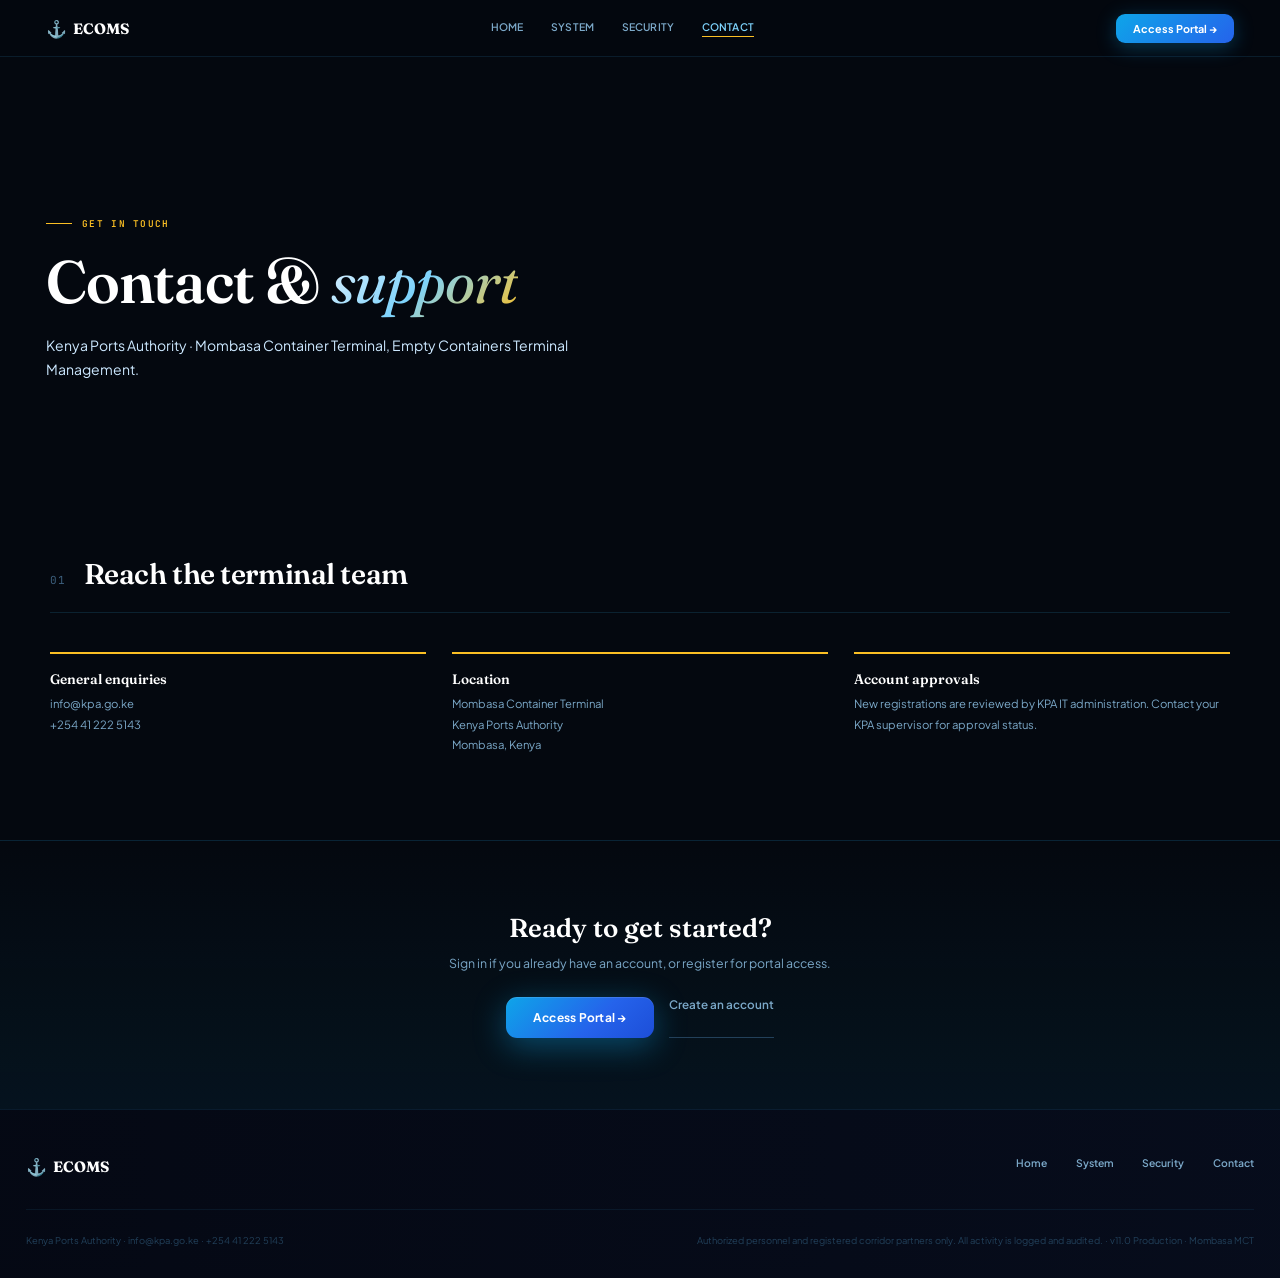
==== commit 887ee12a: "TAB ATM" ====
--- a/contact.html
+++ b/contact.html
@@ -3,7 +3,7 @@
 <head>
     <meta charset="UTF-8">
     <meta name="viewport" content="width=device-width, initial-scale=1.0">
-    <title>Contact · Terminal TMS · Mombasa MCT</title>
+    <title>Contact · ECOMS · Mombasa MCT</title>
     <link rel="preconnect" href="https://fonts.googleapis.com">
     <link href="https://fonts.googleapis.com/css2?family=Plus+Jakarta+Sans:ital,wght@0,300;0,400;0,500;0,600;0,700;0,800;1,400&family=Fraunces:ital,opsz,wght@0,9..144,300;0,9..144,600;0,9..144,700;0,9..144,800;1,9..144,400&family=JetBrains+Mono:wght@400;500;600&display=swap" rel="stylesheet">
     <link rel="stylesheet" href="styles.css" />
@@ -13,7 +13,7 @@
 
         <nav class="site-nav">
             <div class="site-nav-inner">
-                <div class="lp-brand"><span class="lp-brand-emblem">⚓</span> Terminal TMS</div>
+                <div class="lp-brand"><span class="lp-brand-emblem">⚓</span> ECOMS</div>
                 <div class="site-nav-links">
                     <a href="index.html">Home</a>
                     <a href="system.html">System</a>
@@ -68,7 +68,7 @@
         <footer class="site-footer">
             <div class="site-footer-inner">
                 <div class="site-footer-top">
-                    <div class="lp-brand"><span class="lp-brand-emblem">⚓</span> Terminal TMS</div>
+                    <div class="lp-brand"><span class="lp-brand-emblem">⚓</span> ECOMS</div>
                     <div class="site-footer-links">
                         <a href="index.html">Home</a>
                         <a href="system.html">System</a>
@@ -84,15 +84,4 @@
         </footer>
     </div>
 </body>
-</html>
-<!DOCTYPE html>
-
-<html lang="en" xmlns="http://www.w3.org/1999/xhtml">
-<head>
-    <meta charset="utf-8" />
-    <title></title>
-</head>
-<body>
-
-</body>
 </html>
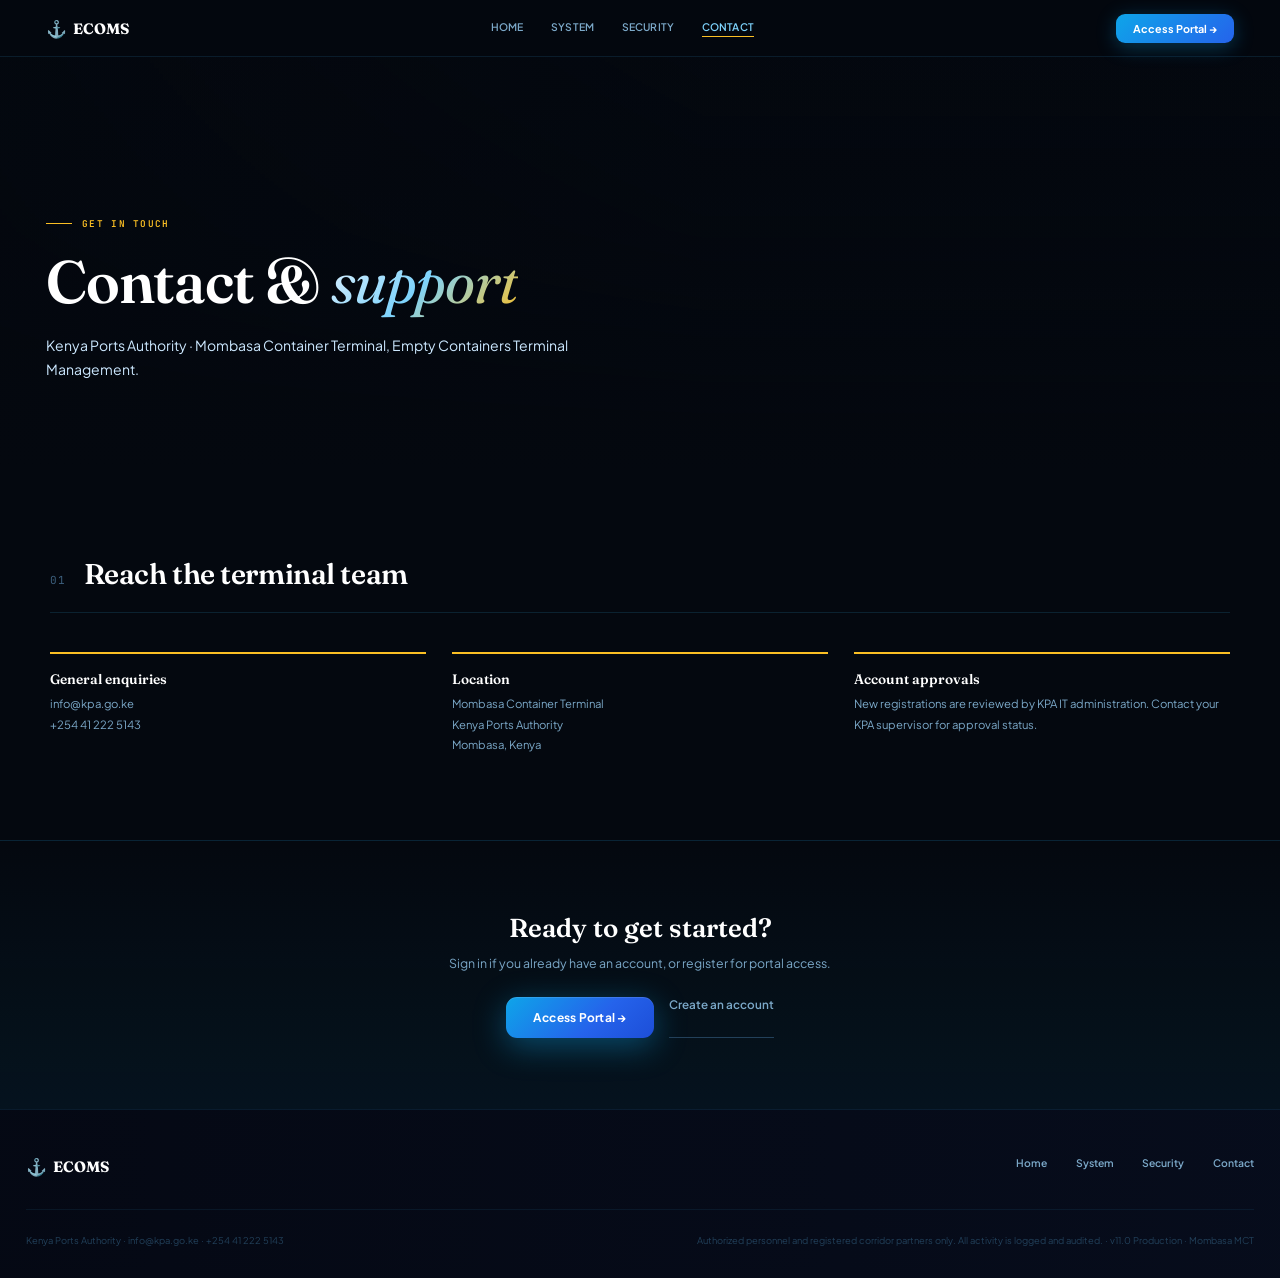
==== commit 5174b810: "cinematic edits" ====
--- a/contact.html
+++ b/contact.html
@@ -26,7 +26,8 @@
 
         <!-- HERO -->
         <header class="mag-hero" style="min-height:46vh">
-            <div class="mag-hero-media" style="background-image:url('https://images.unsplash.com/photo-1759273560543-7f0e66af2a4d?auto=format&amp;fit=crop&amp;w=2400&amp;q=70')"></div>
+            <div class="hero-layer hero-layer-a" style="background-image:url('https://images.unsplash.com/photo-1759273560543-7f0e66af2a4d?auto=format&amp;fit=crop&amp;w=2400&amp;q=70')"></div>
+            <div class="hero-layer hero-layer-b" style="background-image:url('https://images.unsplash.com/photo-1634646809203-f3b4adff9127?auto=format&amp;fit=crop&amp;w=2400&amp;q=70')"></div>
             <div class="mag-hero-inner">
                 <div class="mag-kicker">Get in touch</div>
                 <h1 class="mag-hero-h1">Contact &amp; <em>support</em></h1>
@@ -83,5 +84,6 @@
             </div>
         </footer>
     </div>
+    <script src="cinematic.js"></script>
 </body>
 </html>
--- a/styles.css
+++ b/styles.css
@@ -3680,3 +3680,198 @@
         align-items: flex-start;
     }
 }
+
+/* ═══════════════════════════════════════════════════════
+   CINEMATIC MOTION — Ken Burns hero/photo-break crossfades,
+   scroll reveals, figure hover zoom
+   ═══════════════════════════════════════════════════════ */
+
+.mag-hero {
+    overflow: hidden;
+}
+
+.hero-layer {
+    position: absolute;
+    inset: 0;
+    background-size: cover;
+    background-position: center;
+    will-change: transform, opacity;
+}
+
+.hero-layer-a {
+    animation: kenburnsA 30s ease-in-out infinite alternate, heroCrossfadeA 17s ease-in-out infinite;
+}
+
+.hero-layer-b {
+    animation: kenburnsB 34s ease-in-out infinite alternate, heroCrossfadeB 17s ease-in-out infinite;
+}
+
+@keyframes kenburnsA {
+    0% {
+        transform: scale(1) translate(0,0);
+    }
+
+    100% {
+        transform: scale(1.15) translate(-2.2%,-1.4%);
+    }
+}
+
+@keyframes kenburnsB {
+    0% {
+        transform: scale(1.1) translate(1.4%,1%);
+    }
+
+    100% {
+        transform: scale(1.22) translate(-1%,0%);
+    }
+}
+
+@keyframes heroCrossfadeA {
+    0%, 42% {
+        opacity: 1;
+    }
+
+    50%, 92% {
+        opacity: 0;
+    }
+
+    100% {
+        opacity: 1;
+    }
+}
+
+@keyframes heroCrossfadeB {
+    0%, 42% {
+        opacity: 0;
+    }
+
+    50%, 92% {
+        opacity: 1;
+    }
+
+    100% {
+        opacity: 0;
+    }
+}
+
+/* the dark gradient/overlay must sit above both photo layers */
+.mag-hero-media.hero-layer + .hero-layer + .mag-hero-inner,
+.mag-hero-inner {
+    position: relative;
+    z-index: 2;
+}
+
+.mag-hero::before {
+    content: '';
+    position: absolute;
+    inset: 0;
+    z-index: 1;
+    background: linear-gradient(180deg, rgba(4,8,15,0.35) 0%, rgba(4,8,15,0.55) 42%, rgba(4,8,15,0.94) 88%, var(--navy) 100%), linear-gradient(90deg, rgba(4,8,15,0.75) 0%, rgba(4,8,15,0.15) 55%);
+    pointer-events: none;
+}
+/* legacy single-layer overlay no longer needed once ::before handles it */
+.mag-hero-media::after {
+    content: none;
+}
+
+/* ── Photo-break: separated media layer so text/caption never scales ── */
+.mag-photo-break {
+    overflow: hidden;
+}
+
+.mag-photo-break-media {
+    position: absolute;
+    inset: 0;
+    z-index: 0;
+    background-size: cover;
+    background-position: center;
+    animation: kenburnsA 26s ease-in-out infinite alternate;
+    will-change: transform;
+}
+
+.mag-photo-break::after {
+    z-index: 1;
+}
+
+.mag-photo-break-cap {
+    position: relative;
+    z-index: 2;
+}
+
+/* ── Figure hover zoom ── */
+.mag-figure img {
+    transition: transform 0.9s cubic-bezier(.16,.84,.44,1);
+}
+
+.mag-figure:hover img {
+    transform: scale(1.06);
+}
+
+/* ── Scroll reveal ── */
+.reveal-target {
+    opacity: 0;
+    transform: translateY(28px);
+    transition: opacity 0.9s cubic-bezier(.16,.84,.44,1), transform 0.9s cubic-bezier(.16,.84,.44,1);
+}
+
+    .reveal-target.in-view {
+        opacity: 1;
+        transform: translateY(0);
+    }
+
+/* ── Cinematic hero text entrance ── */
+.mag-kicker, .mag-hero-h1, .mag-hero-sub, .mag-hero-row {
+    animation: heroTextIn 1s cubic-bezier(.16,.84,.44,1) both;
+}
+
+.mag-kicker {
+    animation-delay: 0.05s;
+}
+
+.mag-hero-h1 {
+    animation-delay: 0.16s;
+}
+
+.mag-hero-sub {
+    animation-delay: 0.32s;
+}
+
+.mag-hero-row {
+    animation-delay: 0.48s;
+}
+
+@keyframes heroTextIn {
+    from {
+        opacity: 0;
+        transform: translateY(18px);
+    }
+
+    to {
+        opacity: 1;
+        transform: translateY(0);
+    }
+}
+
+@media (prefers-reduced-motion: reduce) {
+    .hero-layer, .mag-photo-break-media, .mag-kicker, .mag-hero-h1, .mag-hero-sub, .mag-hero-row {
+        animation: none !important;
+    }
+
+    .hero-layer-a {
+        opacity: 1;
+    }
+
+    .hero-layer-b {
+        opacity: 0;
+    }
+
+    .mag-figure img {
+        transition: none;
+    }
+
+    .reveal-target {
+        opacity: 1;
+        transform: none;
+        transition: none;
+    }
+}
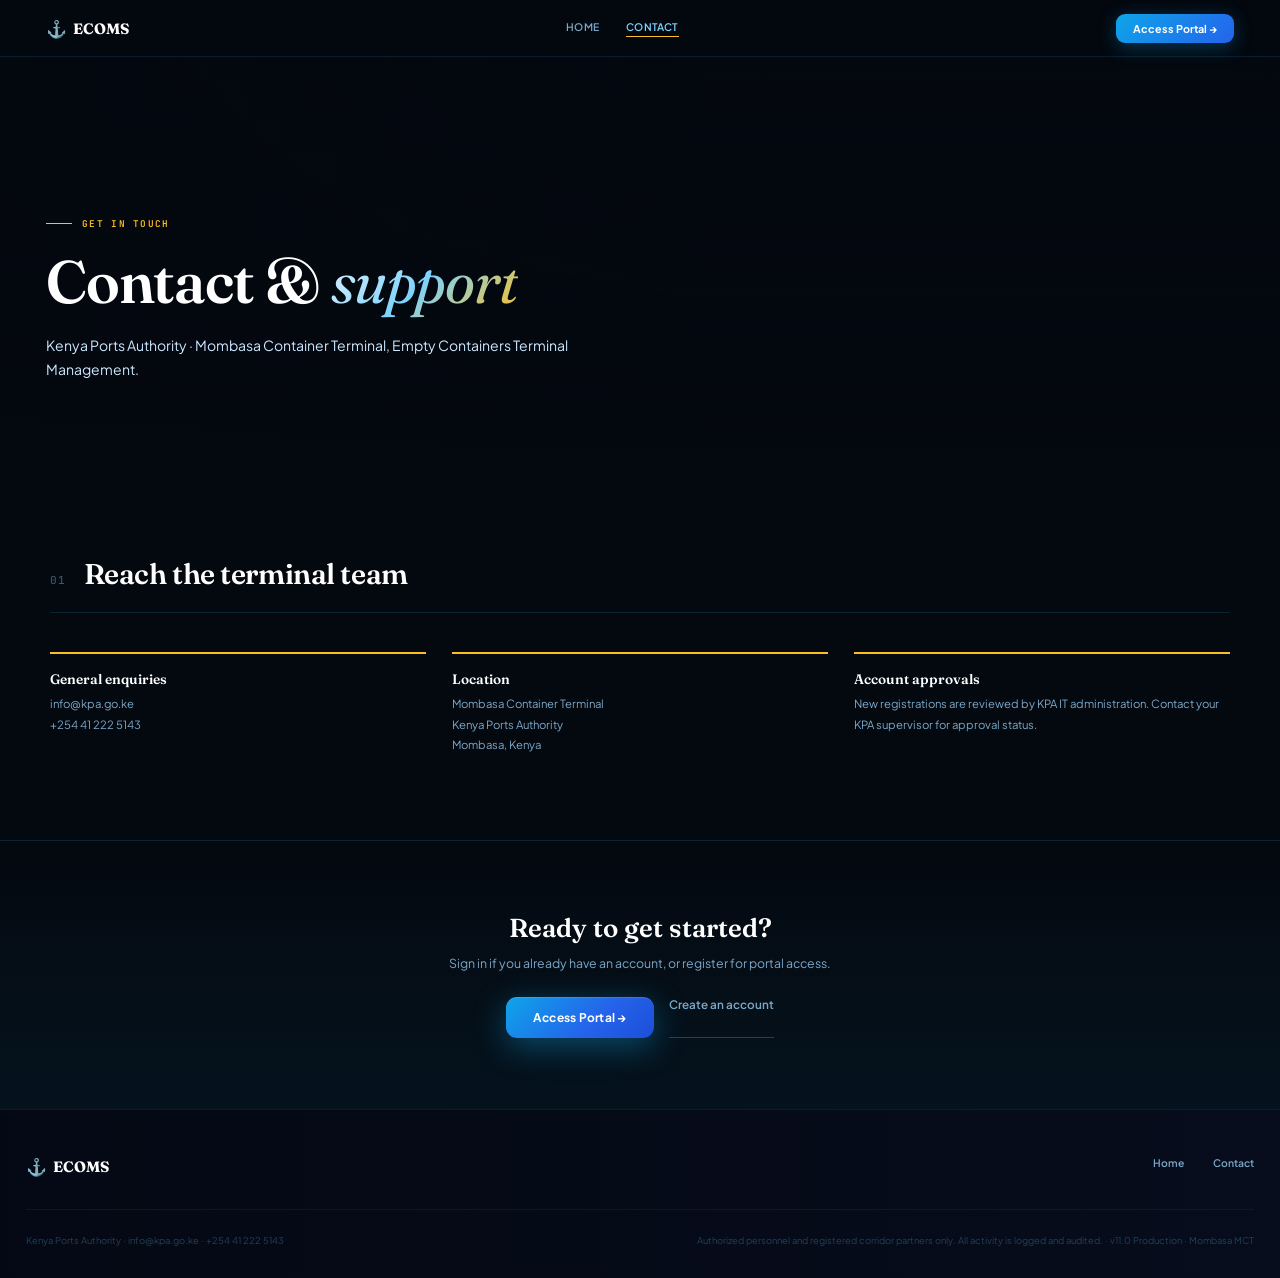
==== commit 77d36e65: "aIt" ====
--- a/contact.html
+++ b/contact.html
@@ -16,8 +16,6 @@
                 <div class="lp-brand"><span class="lp-brand-emblem">⚓</span> ECOMS</div>
                 <div class="site-nav-links">
                     <a href="index.html">Home</a>
-                    <a href="system.html">System</a>
-                    <a href="security.html">Security</a>
                     <a href="contact.html" class="is-active">Contact</a>
                 </div>
                 <a class="lp-btn-portal" href="index.html?auth=signin" style="text-decoration:none;display:inline-block">Access Portal →</a>
@@ -26,8 +24,7 @@
 
         <!-- HERO -->
         <header class="mag-hero" style="min-height:46vh">
-            <div class="hero-layer hero-layer-a" style="background-image:url('https://images.unsplash.com/photo-1759273560543-7f0e66af2a4d?auto=format&amp;fit=crop&amp;w=2400&amp;q=70')"></div>
-            <div class="hero-layer hero-layer-b" style="background-image:url('https://images.unsplash.com/photo-1634646809203-f3b4adff9127?auto=format&amp;fit=crop&amp;w=2400&amp;q=70')"></div>
+            <div class="hero-layer" style="background-image:url('https://images.unsplash.com/photo-1759273560543-7f0e66af2a4d?auto=format&amp;fit=crop&amp;w=2400&amp;q=70')"></div>
             <div class="mag-hero-inner">
                 <div class="mag-kicker">Get in touch</div>
                 <h1 class="mag-hero-h1">Contact &amp; <em>support</em></h1>
@@ -72,8 +69,6 @@
                     <div class="lp-brand"><span class="lp-brand-emblem">⚓</span> ECOMS</div>
                     <div class="site-footer-links">
                         <a href="index.html">Home</a>
-                        <a href="system.html">System</a>
-                        <a href="security.html">Security</a>
                         <a href="contact.html">Contact</a>
                     </div>
                 </div>
--- a/styles.css
+++ b/styles.css
@@ -441,28 +441,10 @@
         color: var(--green)
     }
 
-/* ═══ LANDING PAGE ═══ */
+/* ═══ LANDING PAGE — shared brand & button primitives (nav/hero/sections live in the
+   site-nav / mag-* / status- / advisory- / network- rules further below) ═══ */
 #landingScreen {
     background: var(--navy)
-}
-
-.lp-nav {
-    position: sticky;
-    top: 0;
-    z-index: 500;
-    backdrop-filter: blur(18px);
-    background: rgba(4,8,15,0.82);
-    border-bottom: 1px solid rgba(56,189,248,0.12)
-}
-
-.lp-nav-inner {
-    max-width: 1180px;
-    margin: 0 auto;
-    padding: 1.1rem 2rem;
-    display: flex;
-    align-items: center;
-    justify-content: space-between;
-    gap: 2rem
 }
 
 .lp-brand {
@@ -479,23 +461,6 @@
 .lp-brand-emblem {
     font-size: 1.3rem
 }
-
-.lp-nav-links {
-    display: flex;
-    gap: 1.8rem
-}
-
-    .lp-nav-links a {
-        color: var(--text-2);
-        text-decoration: none;
-        font-size: 0.83rem;
-        font-weight: 600;
-        transition: var(--t)
-    }
-
-        .lp-nav-links a:hover {
-            color: var(--accent-2)
-        }
 
 .lp-btn-portal {
     background: linear-gradient(135deg,var(--sky-500),var(--blue-600));
@@ -515,89 +480,6 @@
         transform: translateY(-1px);
         box-shadow: 0 8px 28px rgba(14,165,233,0.45)
     }
-
-@media(max-width:860px) {
-    .lp-nav-links {
-        display: none
-    }
-}
-
-.lp-hero {
-    padding: 6.5rem 2rem 5rem;
-    text-align: center;
-    position: relative;
-    overflow: hidden
-}
-
-    .lp-hero::before {
-        content: '';
-        position: absolute;
-        inset: 0;
-        background: radial-gradient(ellipse 90% 70% at 50% 0%,rgba(14,165,233,0.16) 0%,transparent 65%);
-        pointer-events: none;
-    }
-
-.lp-hero-inner {
-    max-width: 840px;
-    margin: 0 auto;
-    position: relative
-}
-
-.lp-eyebrow {
-    display: inline-flex;
-    align-items: center;
-    gap: 8px;
-    background: rgba(52,211,153,0.08);
-    border: 1px solid rgba(52,211,153,0.25);
-    border-radius: 20px;
-    padding: 6px 16px;
-    font-size: 0.72rem;
-    color: var(--green);
-    font-weight: 700;
-    letter-spacing: 0.03em;
-    margin-bottom: 1.75rem
-}
-
-    .lp-eyebrow .dot {
-        width: 6px;
-        height: 6px;
-        border-radius: 50%;
-        background: var(--green);
-        animation: pulse 2s infinite
-    }
-
-.lp-h1 {
-    font-family: var(--font-display);
-    font-size: 3.4rem;
-    font-weight: 700;
-    line-height: 1.08;
-    letter-spacing: -0.02em;
-    color: #fff;
-    margin-bottom: 1.5rem
-}
-
-.lp-h1-accent {
-    background: linear-gradient(135deg,#e8f4ff 0%,var(--sky-300) 45%,var(--gold) 100%);
-    -webkit-background-clip: text;
-    -webkit-text-fill-color: transparent
-}
-
-.lp-hero-sub {
-    font-size: 1.05rem;
-    color: var(--text-2);
-    line-height: 1.7;
-    max-width: 620px;
-    margin: 0 auto 2.5rem
-}
-
-.lp-hero-cta {
-    display: flex;
-    align-items: center;
-    justify-content: center;
-    gap: 1.5rem;
-    flex-wrap: wrap;
-    margin-bottom: 3.5rem
-}
 
 .lp-btn-primary {
     background: linear-gradient(135deg,var(--sky-500) 0%,var(--blue-600) 60%,var(--blue-700) 100%);
@@ -633,308 +515,6 @@
         color: var(--accent-2);
         border-color: var(--accent-2)
     }
-
-.lp-stat-strip {
-    display: flex;
-    justify-content: center;
-    gap: 3rem;
-    flex-wrap: wrap;
-    padding-top: 2.5rem;
-    border-top: 1px solid rgba(56,189,248,0.1)
-}
-
-.lp-stat {
-    display: flex;
-    flex-direction: column;
-    gap: 0.3rem
-}
-
-    .lp-stat strong {
-        font-family: var(--font-display);
-        font-size: 1.5rem;
-        color: var(--sky-300);
-        font-weight: 700
-    }
-
-    .lp-stat span {
-        font-size: 0.72rem;
-        color: var(--text-3);
-        text-transform: uppercase;
-        letter-spacing: 0.06em
-    }
-
-.lp-section {
-    padding: 5.5rem 2rem
-}
-
-.lp-section-alt {
-    background: rgba(9,16,34,0.5);
-    border-top: 1px solid rgba(56,189,248,0.08);
-    border-bottom: 1px solid rgba(56,189,248,0.08)
-}
-
-.lp-section-inner {
-    max-width: 1080px;
-    margin: 0 auto
-}
-
-.lp-eyebrow-sm {
-    font-size: 0.75rem;
-    color: var(--accent-2);
-    font-weight: 700;
-    letter-spacing: 0.08em;
-    text-transform: uppercase;
-    margin-bottom: 0.9rem
-}
-
-.lp-h2 {
-    font-family: var(--font-display);
-    font-size: 2.1rem;
-    font-weight: 700;
-    color: #fff;
-    letter-spacing: -0.015em;
-    margin-bottom: 1.1rem;
-    line-height: 1.2
-}
-
-.lp-body {
-    font-size: 0.98rem;
-    color: var(--text-2);
-    line-height: 1.75;
-    max-width: 680px;
-    margin-bottom: 2.5rem
-}
-
-.lp-feature-grid {
-    display: grid;
-    grid-template-columns: repeat(3,1fr);
-    gap: 1rem
-}
-
-.lp-feature {
-    display: flex;
-    align-items: center;
-    gap: 0.7rem;
-    background: var(--glass);
-    border: 1px solid var(--glass-border);
-    border-radius: var(--r2);
-    padding: 1rem 1.2rem;
-    font-size: 0.87rem;
-    color: var(--text)
-}
-
-.lp-feature-ic {
-    font-size: 1.2rem
-}
-
-@media(max-width:760px) {
-    .lp-feature-grid {
-        grid-template-columns: 1fr
-    }
-}
-
-.lp-flow-grid {
-    display: grid;
-    grid-template-columns: repeat(5,1fr);
-    gap: 1rem
-}
-
-.lp-flow-step {
-    background: var(--glass);
-    border: 1px solid var(--glass-border);
-    border-radius: var(--r2);
-    padding: 1.5rem 1.3rem
-}
-
-.lp-flow-num {
-    font-family: var(--font-mono);
-    font-size: 0.78rem;
-    color: var(--gold);
-    font-weight: 700;
-    margin-bottom: 0.8rem
-}
-
-.lp-flow-step h3 {
-    font-family: var(--font-display);
-    font-size: 1.02rem;
-    color: #fff;
-    margin-bottom: 0.6rem;
-    font-weight: 700
-}
-
-.lp-flow-step p {
-    font-size: 0.8rem;
-    color: var(--text-2);
-    line-height: 1.6
-}
-
-@media(max-width:960px) {
-    .lp-flow-grid {
-        grid-template-columns: repeat(2,1fr)
-    }
-}
-
-@media(max-width:560px) {
-    .lp-flow-grid {
-        grid-template-columns: 1fr
-    }
-}
-
-.lp-card-grid {
-    display: grid;
-    grid-template-columns: repeat(3,1fr);
-    gap: 1.2rem
-}
-
-.lp-card {
-    background: var(--glass);
-    border: 1px solid var(--glass-border);
-    border-radius: var(--r2);
-    padding: 1.75rem 1.5rem;
-    transition: var(--t)
-}
-
-    .lp-card:hover {
-        border-color: rgba(56,189,248,0.28);
-        transform: translateY(-2px)
-    }
-
-.lp-card-ic {
-    font-size: 1.6rem;
-    display: block;
-    margin-bottom: 1rem
-}
-
-.lp-card h3 {
-    font-family: var(--font-display);
-    font-size: 1.05rem;
-    color: #fff;
-    margin-bottom: 0.6rem;
-    font-weight: 700
-}
-
-.lp-card p {
-    font-size: 0.84rem;
-    color: var(--text-2);
-    line-height: 1.65
-}
-
-@media(max-width:960px) {
-    .lp-card-grid {
-        grid-template-columns: repeat(2,1fr)
-    }
-}
-
-@media(max-width:640px) {
-    .lp-card-grid {
-        grid-template-columns: 1fr
-    }
-}
-
-.lp-roles-grid {
-    display: grid;
-    grid-template-columns: repeat(3,1fr);
-    gap: 0.9rem
-}
-
-.lp-role {
-    background: var(--glass-2);
-    border: 1px solid var(--glass-border-2);
-    border-radius: var(--r);
-    padding: 1.1rem 1.3rem;
-    display: flex;
-    flex-direction: column;
-    gap: 0.35rem
-}
-
-    .lp-role strong {
-        font-size: 0.87rem;
-        color: var(--sky-300);
-        font-weight: 700
-    }
-
-    .lp-role span {
-        font-size: 0.78rem;
-        color: var(--text-2);
-        line-height: 1.5
-    }
-
-.lp-roles-note {
-    font-size: 0.78rem;
-    color: var(--text-3);
-    margin-top: 1.5rem;
-    font-style: italic
-}
-
-@media(max-width:860px) {
-    .lp-roles-grid {
-        grid-template-columns: repeat(2,1fr)
-    }
-}
-
-@media(max-width:560px) {
-    .lp-roles-grid {
-        grid-template-columns: 1fr
-    }
-}
-
-.lp-cta {
-    padding: 5rem 2rem;
-    text-align: center;
-    background: linear-gradient(180deg,transparent,rgba(14,165,233,0.06))
-}
-
-.lp-cta-inner {
-    max-width: 480px;
-    margin: 0 auto
-}
-
-.lp-cta h2 {
-    font-family: var(--font-display);
-    font-size: 1.9rem;
-    color: #fff;
-    font-weight: 700;
-    margin-bottom: 0.7rem
-}
-
-.lp-cta p {
-    font-size: 0.92rem;
-    color: var(--text-2);
-    margin-bottom: 1.75rem
-}
-
-.lp-footer {
-    padding: 3rem 2rem;
-    border-top: 1px solid rgba(56,189,248,0.1)
-}
-
-.lp-footer-inner {
-    max-width: 1080px;
-    margin: 0 auto;
-    display: flex;
-    justify-content: space-between;
-    align-items: center;
-    flex-wrap: wrap;
-    gap: 1.5rem
-}
-
-.lp-footer-text {
-    text-align: right;
-    font-size: 0.72rem;
-    color: var(--text-4);
-    line-height: 1.9
-}
-
-@media(max-width:640px) {
-    .lp-footer-inner {
-        flex-direction: column;
-        text-align: center
-    }
-
-    .lp-footer-text {
-        text-align: center
-    }
-}
 
 .shell {
     display: grid;
@@ -3312,67 +2892,6 @@
     margin-bottom: 3rem;
 }
 
-.mag-dropcap:first-letter {
-    font-family: var(--font-display);
-    font-size: 3.6em;
-    font-weight: 700;
-    float: left;
-    line-height: 0.82;
-    padding: 0.05em 0.1em 0 0;
-    color: var(--gold);
-}
-
-/* ── Two-column editorial layout ── */
-.mag-split {
-    display: grid;
-    grid-template-columns: 1.1fr 0.9fr;
-    gap: 3.5rem;
-    align-items: start;
-}
-
-@media(max-width:900px) {
-    .mag-split {
-        grid-template-columns: 1fr;
-    }
-}
-
-.mag-split-reverse {
-    grid-template-columns: 0.9fr 1.1fr;
-}
-
-@media(max-width:900px) {
-    .mag-split-reverse {
-        grid-template-columns: 1fr;
-    }
-}
-
-.mag-figure {
-    position: relative;
-    border-radius: var(--r3);
-    overflow: hidden;
-    box-shadow: var(--shadow-lg);
-}
-
-    .mag-figure img {
-        display: block;
-        width: 100%;
-        height: 100%;
-        object-fit: cover;
-    }
-
-.mag-figure-cap {
-    position: absolute;
-    left: 0;
-    right: 0;
-    bottom: 0;
-    padding: 1.2rem 1.4rem;
-    font-size: 0.72rem;
-    color: rgba(255,255,255,0.85);
-    letter-spacing: 0.03em;
-    background: linear-gradient(0deg, rgba(4,8,15,0.85), transparent);
-}
-
-/* ── Full-bleed photo break between sections ── */
 .mag-photo-break {
     position: relative;
     height: 46vh;
@@ -3403,168 +2922,6 @@
     text-transform: uppercase;
 }
 
-/* ── Pull quote ── */
-.mag-pullquote {
-    position: relative;
-    font-family: var(--font-display);
-    font-style: italic;
-    font-size: 1.55rem;
-    line-height: 1.45;
-    font-weight: 400;
-    color: #fff;
-    padding-left: 1.8rem;
-    border-left: 2px solid var(--gold);
-    margin: 3rem 0;
-}
-
-    .mag-pullquote cite {
-        display: block;
-        margin-top: 1rem;
-        font-family: var(--font-body);
-        font-style: normal;
-        font-size: 0.72rem;
-        letter-spacing: 0.06em;
-        text-transform: uppercase;
-        color: var(--text-3);
-    }
-
-/* ── Numbered editorial list (flow steps) ── */
-.mag-flow-list {
-    display: flex;
-    flex-direction: column;
-}
-
-.mag-flow-row {
-    display: grid;
-    grid-template-columns: 90px 1fr;
-    gap: 1.6rem;
-    padding: 1.9rem 0;
-    border-top: 1px solid rgba(56,189,248,0.1);
-}
-
-    .mag-flow-row:last-child {
-        border-bottom: 1px solid rgba(56,189,248,0.1);
-    }
-
-.mag-flow-row-num {
-    font-family: var(--font-display);
-    font-size: 2.1rem;
-    font-weight: 600;
-    color: var(--text-4);
-}
-
-.mag-flow-row h3 {
-    font-family: var(--font-display);
-    font-size: 1.15rem;
-    font-weight: 600;
-    color: #fff;
-    margin-bottom: 0.5rem;
-}
-
-.mag-flow-row p {
-    font-size: 0.9rem;
-    color: var(--text-2);
-    line-height: 1.7;
-    max-width: 620px;
-}
-
-/* ── Feature / benefit index list (magazine table-of-contents style) ── */
-.mag-index-grid {
-    display: grid;
-    grid-template-columns: repeat(2,1fr);
-    gap: 0;
-    border-top: 1px solid rgba(56,189,248,0.1);
-}
-
-@media(max-width:760px) {
-    .mag-index-grid {
-        grid-template-columns: 1fr;
-    }
-}
-
-.mag-index-item {
-    display: flex;
-    gap: 1.1rem;
-    padding: 1.7rem 1.6rem 1.7rem 0;
-    border-bottom: 1px solid rgba(56,189,248,0.1);
-}
-
-.mag-index-grid .mag-index-item:nth-child(odd) {
-    border-right: 1px solid rgba(56,189,248,0.1);
-    padding-right: 1.6rem;
-}
-
-.mag-index-grid .mag-index-item:nth-child(even) {
-    padding-left: 1.6rem;
-}
-
-@media(max-width:760px) {
-    .mag-index-grid .mag-index-item:nth-child(odd) {
-        border-right: none;
-    }
-}
-
-.mag-index-ic {
-    font-size: 1.3rem;
-    line-height: 1;
-    margin-top: 0.15rem;
-}
-
-.mag-index-item h4 {
-    font-family: var(--font-display);
-    font-size: 1rem;
-    color: #fff;
-    font-weight: 600;
-    margin-bottom: 0.4rem;
-}
-
-.mag-index-item p {
-    font-size: 0.83rem;
-    color: var(--text-2);
-    line-height: 1.6;
-}
-
-/* ── Roles / masthead-style people grid ── */
-.mag-role-grid {
-    display: grid;
-    grid-template-columns: repeat(3,1fr);
-    gap: 1px;
-    background: rgba(56,189,248,0.1);
-    border: 1px solid rgba(56,189,248,0.1);
-}
-
-@media(max-width:860px) {
-    .mag-role-grid {
-        grid-template-columns: repeat(2,1fr);
-    }
-}
-
-@media(max-width:560px) {
-    .mag-role-grid {
-        grid-template-columns: 1fr;
-    }
-}
-
-.mag-role-cell {
-    background: var(--navy-2);
-    padding: 1.5rem 1.4rem;
-}
-
-    .mag-role-cell strong {
-        display: block;
-        font-family: var(--font-display);
-        font-size: 0.98rem;
-        color: var(--sky-300);
-        font-weight: 600;
-        margin-bottom: 0.4rem;
-    }
-
-    .mag-role-cell span {
-        font-size: 0.8rem;
-        color: var(--text-2);
-        line-height: 1.55;
-    }
-
 /* ── Contact / masthead page ── */
 .mag-contact-grid {
     display: grid;
@@ -3682,8 +3039,8 @@
 }
 
 /* ═══════════════════════════════════════════════════════
-   CINEMATIC MOTION — Ken Burns hero/photo-break crossfades,
-   scroll reveals, figure hover zoom
+   CINEMATIC MOTION — restrained, professional: a single slow
+   hero pan/zoom, scroll reveals, hero text entrance.
    ═══════════════════════════════════════════════════════ */
 
 .mag-hero {
@@ -3695,67 +3052,20 @@
     inset: 0;
     background-size: cover;
     background-position: center;
-    will-change: transform, opacity;
-}
-
-.hero-layer-a {
-    animation: kenburnsA 30s ease-in-out infinite alternate, heroCrossfadeA 17s ease-in-out infinite;
-}
-
-.hero-layer-b {
-    animation: kenburnsB 34s ease-in-out infinite alternate, heroCrossfadeB 17s ease-in-out infinite;
-}
-
-@keyframes kenburnsA {
+    will-change: transform;
+    animation: heroPan 48s ease-in-out infinite alternate;
+}
+
+@keyframes heroPan {
     0% {
         transform: scale(1) translate(0,0);
     }
 
     100% {
-        transform: scale(1.15) translate(-2.2%,-1.4%);
-    }
-}
-
-@keyframes kenburnsB {
-    0% {
-        transform: scale(1.1) translate(1.4%,1%);
-    }
-
-    100% {
-        transform: scale(1.22) translate(-1%,0%);
-    }
-}
-
-@keyframes heroCrossfadeA {
-    0%, 42% {
-        opacity: 1;
-    }
-
-    50%, 92% {
-        opacity: 0;
-    }
-
-    100% {
-        opacity: 1;
-    }
-}
-
-@keyframes heroCrossfadeB {
-    0%, 42% {
-        opacity: 0;
-    }
-
-    50%, 92% {
-        opacity: 1;
-    }
-
-    100% {
-        opacity: 0;
-    }
-}
-
-/* the dark gradient/overlay must sit above both photo layers */
-.mag-hero-media.hero-layer + .hero-layer + .mag-hero-inner,
+        transform: scale(1.06) translate(-1%,-0.6%);
+    }
+}
+
 .mag-hero-inner {
     position: relative;
     z-index: 2;
@@ -3769,12 +3079,8 @@
     background: linear-gradient(180deg, rgba(4,8,15,0.35) 0%, rgba(4,8,15,0.55) 42%, rgba(4,8,15,0.94) 88%, var(--navy) 100%), linear-gradient(90deg, rgba(4,8,15,0.75) 0%, rgba(4,8,15,0.15) 55%);
     pointer-events: none;
 }
-/* legacy single-layer overlay no longer needed once ::before handles it */
-.mag-hero-media::after {
-    content: none;
-}
-
-/* ── Photo-break: separated media layer so text/caption never scales ── */
+
+/* Photo-break: separated media layer so text/caption never scales */
 .mag-photo-break {
     overflow: hidden;
 }
@@ -3785,7 +3091,7 @@
     z-index: 0;
     background-size: cover;
     background-position: center;
-    animation: kenburnsA 26s ease-in-out infinite alternate;
+    animation: heroPan 40s ease-in-out infinite alternate;
     will-change: transform;
 }
 
@@ -3798,20 +3104,11 @@
     z-index: 2;
 }
 
-/* ── Figure hover zoom ── */
-.mag-figure img {
-    transition: transform 0.9s cubic-bezier(.16,.84,.44,1);
-}
-
-.mag-figure:hover img {
-    transform: scale(1.06);
-}
-
-/* ── Scroll reveal ── */
+/* Scroll reveal */
 .reveal-target {
     opacity: 0;
-    transform: translateY(28px);
-    transition: opacity 0.9s cubic-bezier(.16,.84,.44,1), transform 0.9s cubic-bezier(.16,.84,.44,1);
+    transform: translateY(20px);
+    transition: opacity 0.7s cubic-bezier(.16,.84,.44,1), transform 0.7s cubic-bezier(.16,.84,.44,1);
 }
 
     .reveal-target.in-view {
@@ -3819,9 +3116,9 @@
         transform: translateY(0);
     }
 
-/* ── Cinematic hero text entrance ── */
+/* Hero text entrance */
 .mag-kicker, .mag-hero-h1, .mag-hero-sub, .mag-hero-row {
-    animation: heroTextIn 1s cubic-bezier(.16,.84,.44,1) both;
+    animation: heroTextIn 0.8s cubic-bezier(.16,.84,.44,1) both;
 }
 
 .mag-kicker {
@@ -3829,21 +3126,21 @@
 }
 
 .mag-hero-h1 {
-    animation-delay: 0.16s;
+    animation-delay: 0.14s;
 }
 
 .mag-hero-sub {
-    animation-delay: 0.32s;
+    animation-delay: 0.26s;
 }
 
 .mag-hero-row {
-    animation-delay: 0.48s;
+    animation-delay: 0.38s;
 }
 
 @keyframes heroTextIn {
     from {
         opacity: 0;
-        transform: translateY(18px);
+        transform: translateY(14px);
     }
 
     to {
@@ -3855,18 +3152,6 @@
 @media (prefers-reduced-motion: reduce) {
     .hero-layer, .mag-photo-break-media, .mag-kicker, .mag-hero-h1, .mag-hero-sub, .mag-hero-row {
         animation: none !important;
-    }
-
-    .hero-layer-a {
-        opacity: 1;
-    }
-
-    .hero-layer-b {
-        opacity: 0;
-    }
-
-    .mag-figure img {
-        transition: none;
     }
 
     .reveal-target {
@@ -3875,3 +3160,212 @@
         transition: none;
     }
 }
+
+
+/* ═══════════════════════════════════════════════════════
+   LIVE STATUS BOARD & ADVISORIES (public landing page)
+   ═══════════════════════════════════════════════════════ */
+
+.status-board {
+    display: grid;
+    grid-template-columns: repeat(4, 1fr);
+    gap: 1px;
+    background: rgba(56,189,248,0.12);
+    border: 1px solid rgba(56,189,248,0.12);
+}
+
+@media(max-width:760px) {
+    .status-board {
+        grid-template-columns: repeat(2,1fr);
+    }
+}
+
+.status-cell {
+    background: var(--navy-2);
+    padding: 1.5rem 1.4rem;
+}
+
+    .status-cell strong {
+        font-family: var(--font-display);
+        font-size: 2rem;
+        font-weight: 600;
+        color: #fff;
+        display: block;
+        line-height: 1;
+    }
+
+    .status-cell span {
+        font-size: 0.7rem;
+        color: var(--text-2);
+        text-transform: uppercase;
+        letter-spacing: 0.05em;
+        display: block;
+        margin-top: 0.5rem;
+    }
+
+.status-meta {
+    display: flex;
+    align-items: center;
+    justify-content: space-between;
+    flex-wrap: wrap;
+    gap: 0.6rem;
+    margin-top: 1rem;
+    font-family: var(--font-mono);
+    font-size: 0.7rem;
+    color: var(--text-3);
+}
+
+    .status-meta .live-dot {
+        display: inline-flex;
+        align-items: center;
+        gap: 6px;
+        color: var(--sky-300);
+    }
+
+        .status-meta .live-dot::before {
+            content: '';
+            width: 7px;
+            height: 7px;
+            border-radius: 50%;
+            background: var(--sky-300);
+            box-shadow: 0 0 0 0 rgba(56,189,248,0.6);
+            animation: livePulse 2s ease-in-out infinite;
+        }
+
+@keyframes livePulse {
+    0% {
+        box-shadow: 0 0 0 0 rgba(56,189,248,0.55);
+    }
+
+    70% {
+        box-shadow: 0 0 0 8px rgba(56,189,248,0);
+    }
+
+    100% {
+        box-shadow: 0 0 0 0 rgba(56,189,248,0);
+    }
+}
+
+.advisory-list {
+    display: flex;
+    flex-direction: column;
+    gap: 1rem;
+}
+
+.advisory-card {
+    border-left: 3px solid var(--sky-300);
+    background: rgba(9,16,34,0.55);
+    border-radius: var(--r2);
+    padding: 1.3rem 1.5rem;
+}
+
+    .advisory-card.sev-info {
+        border-left-color: var(--sky-300);
+    }
+
+    .advisory-card.sev-advisory {
+        border-left-color: var(--gold);
+    }
+
+    .advisory-card.sev-urgent {
+        border-left-color: #fb7185;
+    }
+
+.advisory-head {
+    display: flex;
+    justify-content: space-between;
+    align-items: baseline;
+    gap: 1rem;
+    flex-wrap: wrap;
+    margin-bottom: 0.5rem;
+}
+
+.advisory-tag {
+    font-family: var(--font-mono);
+    font-size: 0.65rem;
+    text-transform: uppercase;
+    letter-spacing: 0.06em;
+    color: var(--text-3);
+}
+
+    .advisory-tag.sev-urgent-tag {
+        color: #fb7185;
+    }
+
+    .advisory-tag.sev-advisory-tag {
+        color: var(--gold);
+    }
+
+.advisory-card h4 {
+    font-family: var(--font-display);
+    font-size: 1.05rem;
+    color: #fff;
+    font-weight: 600;
+    margin: 0;
+}
+
+.advisory-card p {
+    font-size: 0.87rem;
+    color: var(--text-2);
+    line-height: 1.65;
+    margin-top: 0.4rem;
+}
+
+.advisory-time {
+    font-size: 0.68rem;
+    color: var(--text-4);
+    margin-top: 0.7rem;
+    font-family: var(--font-mono);
+}
+
+.advisory-empty, .advisory-loading {
+    font-size: 0.85rem;
+    color: var(--text-3);
+    padding: 2rem;
+    text-align: center;
+    border: 1px dashed rgba(56,189,248,0.15);
+    border-radius: var(--r2);
+}
+
+.network-grid {
+    display: grid;
+    grid-template-columns: repeat(3,1fr);
+    gap: 1.8rem;
+}
+
+@media(max-width:860px) {
+    .network-grid {
+        grid-template-columns: 1fr;
+    }
+}
+
+.network-card {
+    border-top: 2px solid var(--sky-300);
+    padding-top: 1.3rem;
+}
+
+    .network-card h4 {
+        font-family: var(--font-display);
+        font-size: 1.02rem;
+        color: #fff;
+        margin-bottom: 0.5rem;
+        font-weight: 600;
+    }
+
+    .network-card p {
+        font-size: 0.85rem;
+        color: var(--text-2);
+        line-height: 1.7;
+        margin-bottom: 0.7rem;
+    }
+
+    .network-card a {
+        color: var(--accent-2);
+        font-size: 0.8rem;
+        text-decoration: none;
+        font-weight: 600;
+    }
+
+        .network-card a:hover {
+            text-decoration: underline;
+        }
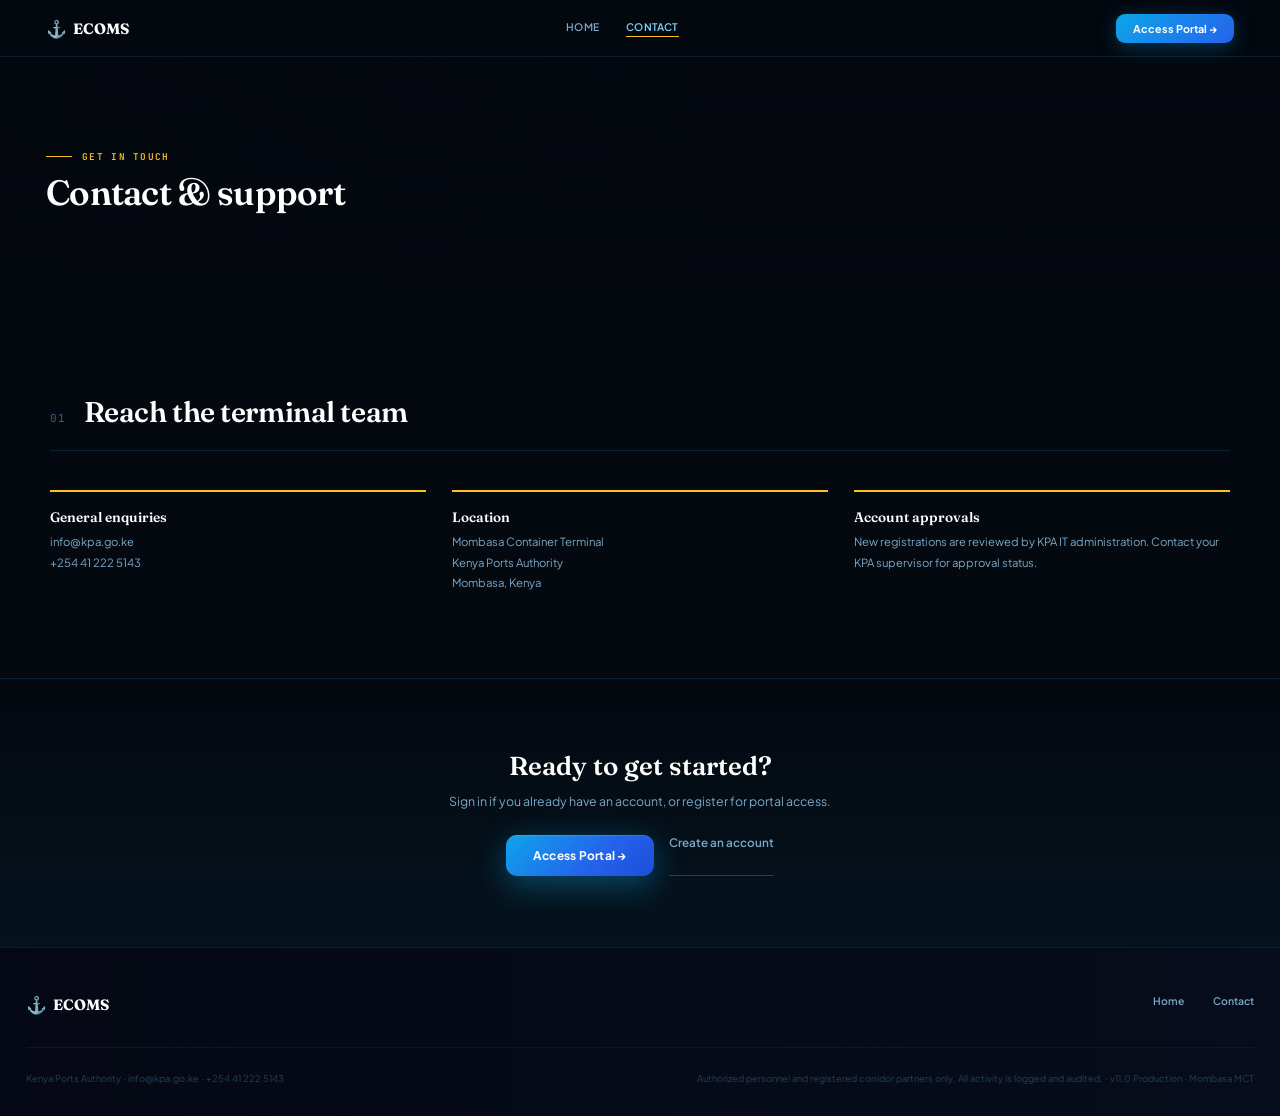
==== commit b487d71d: "fghyt  kilit" ====
--- a/contact.html
+++ b/contact.html
@@ -23,12 +23,11 @@
         </nav>
 
         <!-- HERO -->
-        <header class="mag-hero" style="min-height:46vh">
+        <header class="mag-hero mag-hero-compact" style="min-height:28vh">
             <div class="hero-layer" style="background-image:url('https://images.unsplash.com/photo-1759273560543-7f0e66af2a4d?auto=format&amp;fit=crop&amp;w=2400&amp;q=70')"></div>
             <div class="mag-hero-inner">
                 <div class="mag-kicker">Get in touch</div>
-                <h1 class="mag-hero-h1">Contact &amp; <em>support</em></h1>
-                <p class="mag-hero-sub">Kenya Ports Authority · Mombasa Container Terminal, Empty Containers Terminal Management.</p>
+                <h1 class="mag-hero-h1">Contact &amp; support</h1>
             </div>
         </header>
 
--- a/styles.css
+++ b/styles.css
@@ -2804,6 +2804,71 @@
     padding-top: 2rem;
 }
 
+/* Compact hero — short masthead, live figure in place of long copy */
+.mag-hero-compact {
+    display: flex;
+    align-items: center;
+}
+
+    .mag-hero-compact .mag-hero-inner {
+        padding-bottom: 2.2rem;
+        padding-top: 2.2rem;
+    }
+
+    .mag-hero-compact .mag-kicker {
+        margin-bottom: 0.9rem;
+    }
+
+    .mag-hero-compact .mag-hero-h1 {
+        font-size: clamp(1.9rem, 3.6vw, 2.7rem);
+        margin-bottom: 0.9rem;
+    }
+
+    .mag-hero-compact .mag-hero-sub {
+        margin-bottom: 1.5rem;
+        max-width: 640px;
+    }
+
+    .mag-hero-compact .mag-hero-row {
+        padding-top: 1.1rem;
+        gap: 1.5rem;
+    }
+
+.hero-live {
+    display: flex;
+    align-items: center;
+    gap: 10px;
+    flex-wrap: wrap;
+    font-family: var(--font-mono);
+    font-size: 0.82rem;
+}
+
+    .hero-live .live-dot {
+        display: inline-flex;
+        align-items: center;
+        gap: 6px;
+        color: var(--sky-300);
+        text-transform: uppercase;
+        letter-spacing: 0.06em;
+        font-size: 0.68rem;
+        font-weight: 600;
+    }
+
+        .hero-live .live-dot::before {
+            content: '';
+            width: 7px;
+            height: 7px;
+            border-radius: 50%;
+            background: var(--sky-300);
+            box-shadow: 0 0 0 0 rgba(56,189,248,0.6);
+            animation: livePulse 2s ease-in-out infinite;
+        }
+
+    .hero-live .hero-live-text {
+        color: var(--text);
+        font-family: var(--font-body);
+    }
+
 .mag-hero-cta {
     display: flex;
     align-items: center;
